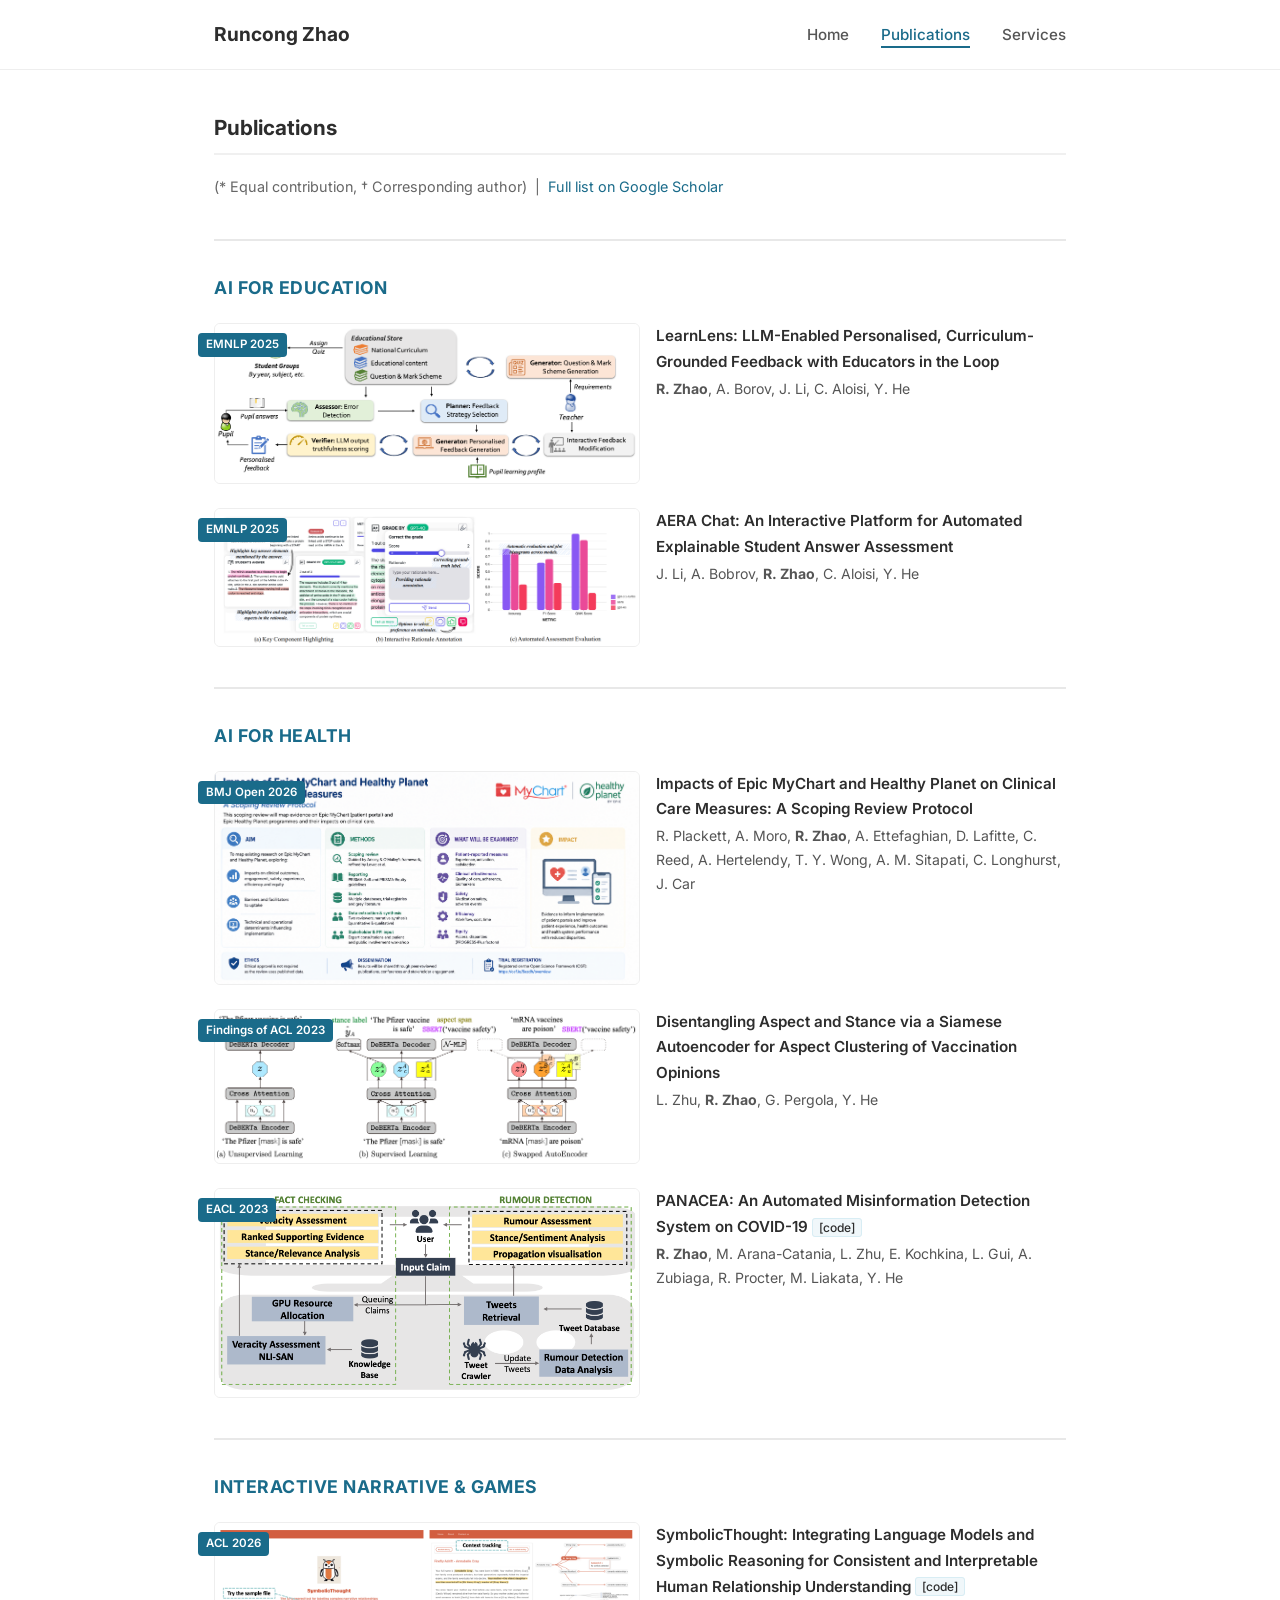
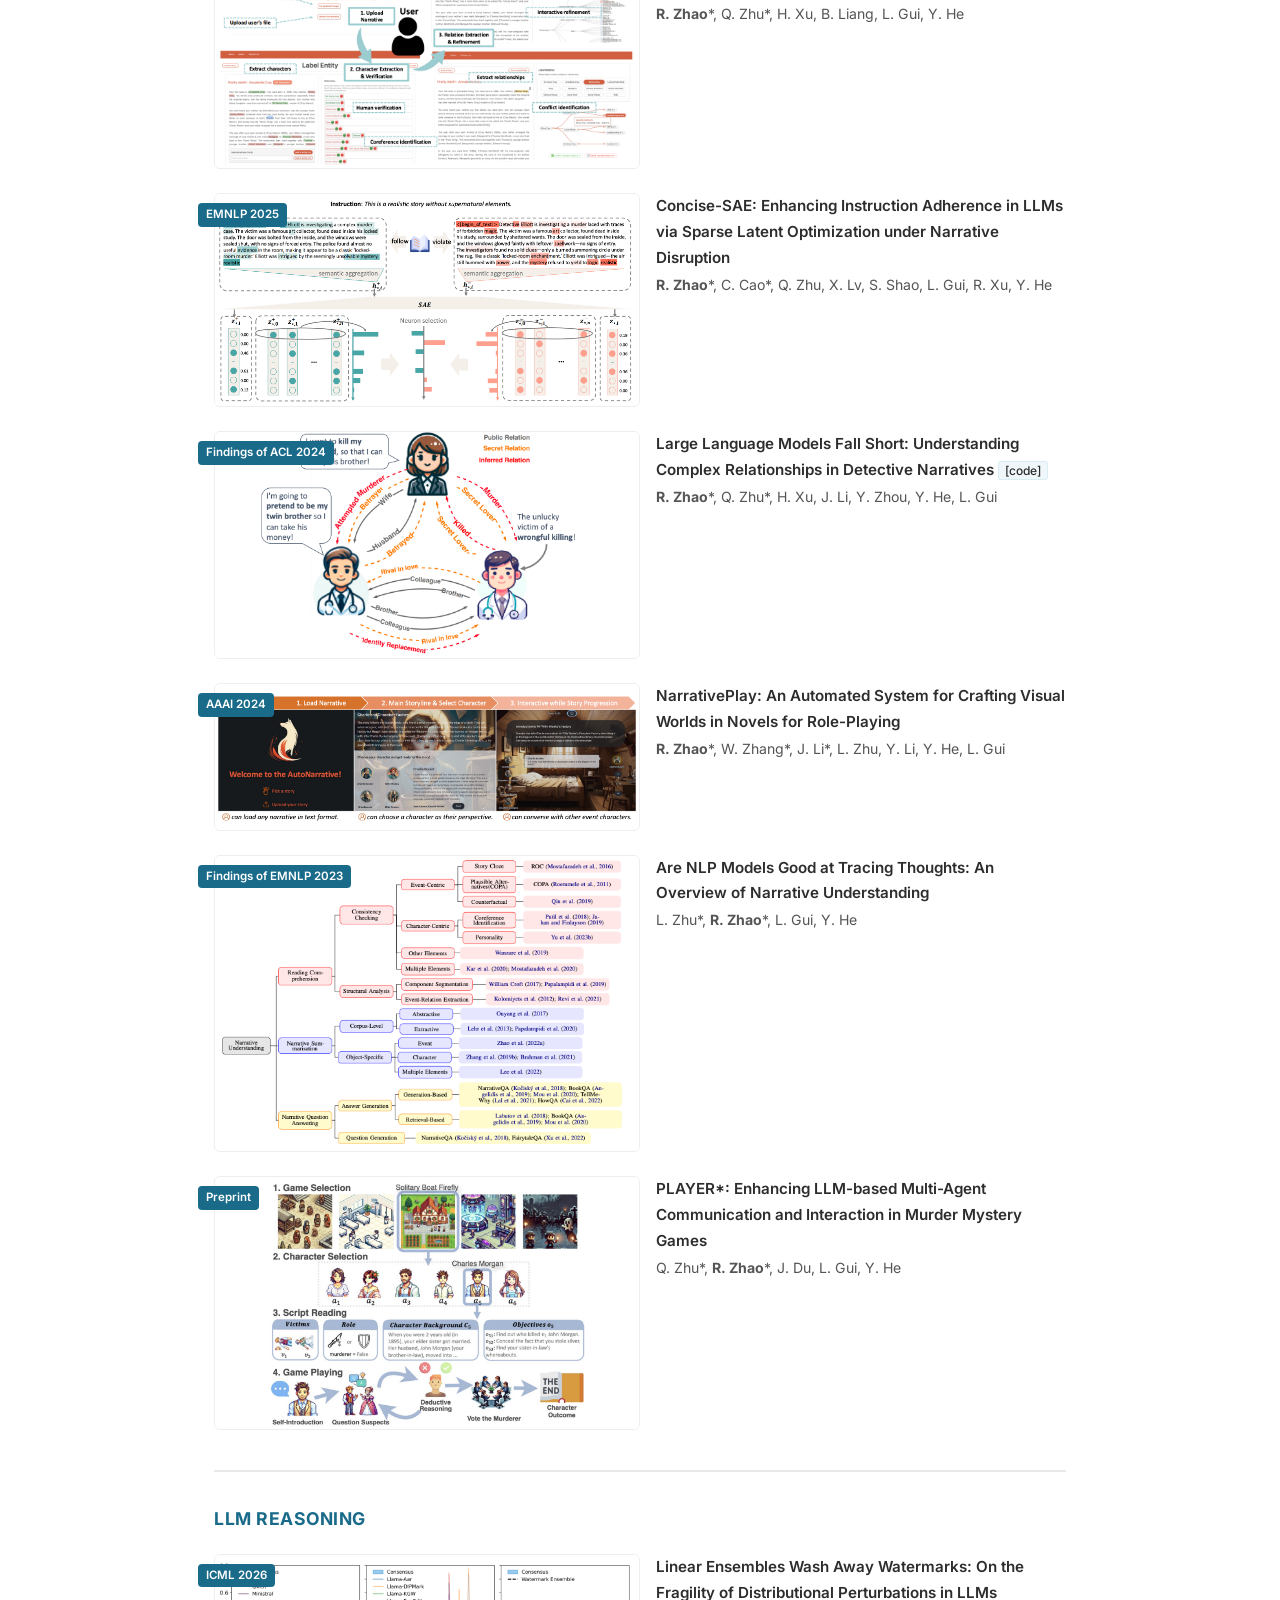
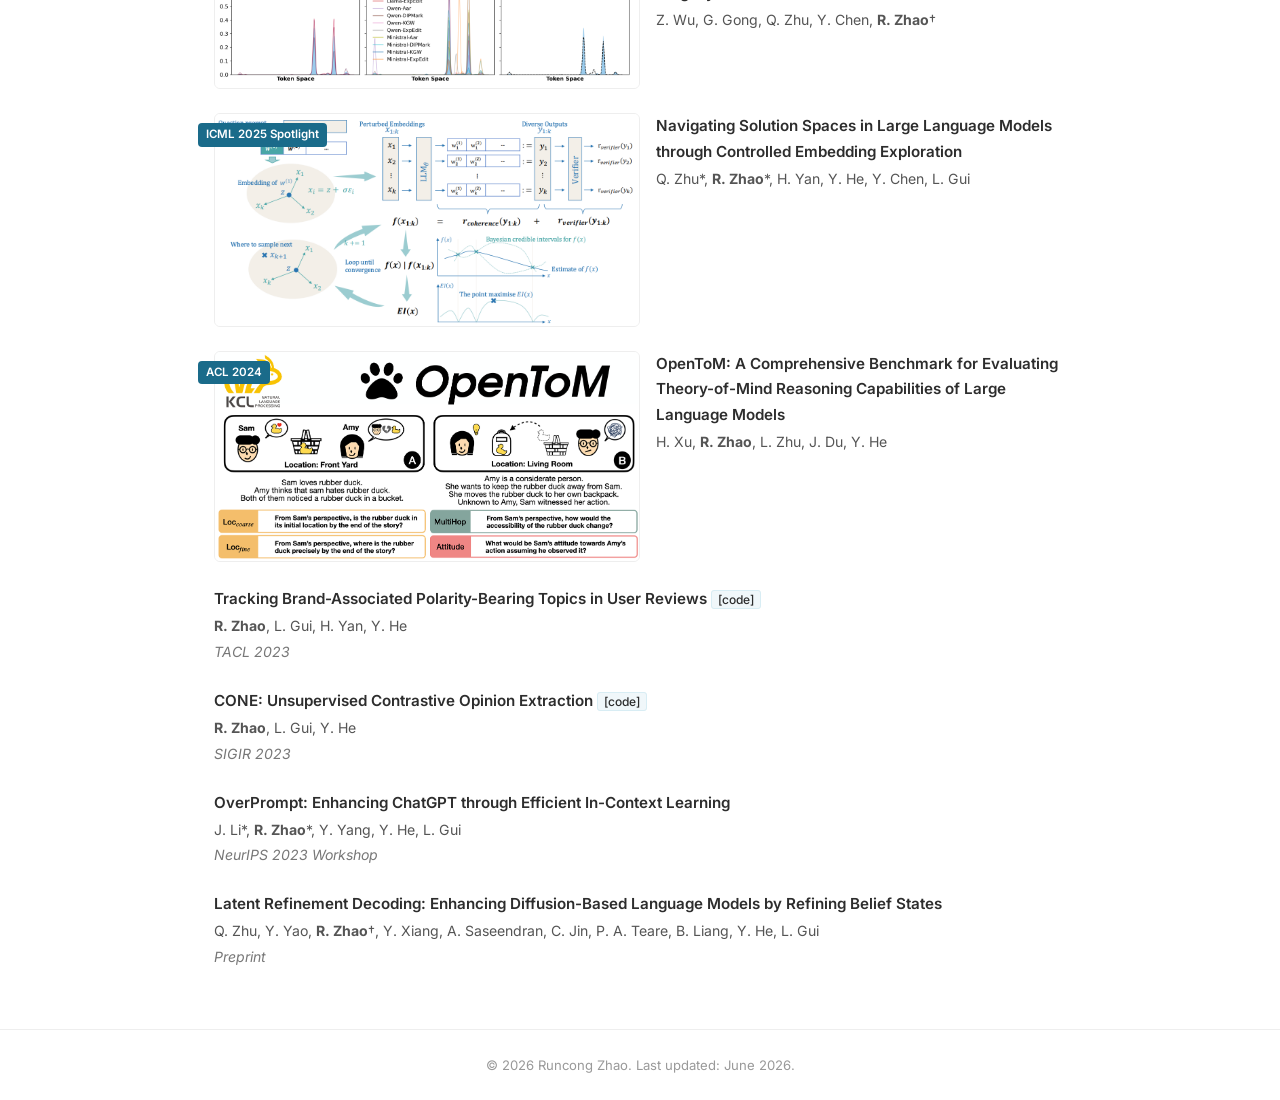
==== publications.html @ 9b0c2de2 "Initial commit: personal academic website" ====
<!DOCTYPE html>
<html lang="en">
<head>
    <meta charset="UTF-8">
    <meta name="viewport" content="width=device-width, initial-scale=1.0">
    <title>Publications - Runcong Zhao</title>
    <link rel="stylesheet" href="css/style.css">
    <link href="https://fonts.googleapis.com/css2?family=Inter:wght@400;500;600;700&display=swap" rel="stylesheet">
</head>
<body>
    <nav>
        <div class="container">
            <div class="name"><a href="index.html">Runcong Zhao</a></div>
            <div class="nav-links">
                <a href="index.html">Home</a>
                <a href="publications.html" class="active">Publications</a>
                <a href="services.html">Services</a>
            </div>
        </div>
    </nav>

    <main class="container">
        <h2 class="section-title">Publications</h2>
        <p style="font-size:0.9rem; color:#666; margin-bottom:24px;">
            (* Equal contribution, &dagger; Corresponding author) &nbsp;|&nbsp;
            <a href="https://scholar.google.com/citations?user=WbxmZDcAAAAJ">Full list on Google Scholar</a>
        </p>

        <div class="pub-category">
            <h3>AI for Education</h3>

            <div class="pub-item">
                <div class="pub-thumb-wrap">
                    <img class="pub-thumb" src="img/papers/learnlens.png" alt="">
                    <span class="pub-venue-badge">EMNLP 2025</span>
                </div>
                <div class="pub-content">
                    <div class="title"><a href="https://aclanthology.org/2025.emnlp-demos.45/">LearnLens: LLM-Enabled Personalised, Curriculum-Grounded Feedback with Educators in the Loop</a></div>
                    <div class="authors"><strong>R. Zhao</strong>, A. Borov, J. Li, C. Aloisi, Y. He</div>
                </div>
            </div>

            <div class="pub-item">
                <div class="pub-thumb-wrap">
                    <img class="pub-thumb" src="img/papers/areachat.png" alt="">
                    <span class="pub-venue-badge">EMNLP 2025</span>
                </div>
                <div class="pub-content">
                    <div class="title"><a href="https://aclanthology.org/2025.emnlp-demos.39/">AERA Chat: An Interactive Platform for Automated Explainable Student Answer Assessment</a></div>
                    <div class="authors">J. Li, A. Bobrov, <strong>R. Zhao</strong>, C. Aloisi, Y. He</div>
                </div>
            </div>
        </div>

        <div class="pub-category">
            <h3>AI for Health</h3>

            <div class="pub-item">
                <div class="pub-thumb-wrap">
                    <img class="pub-thumb" src="img/papers/mychart.png" alt="">
                    <span class="pub-venue-badge">BMJ Open 2026</span>
                </div>
                <div class="pub-content">
                    <div class="title"><a href="https://bmjopen.bmj.com/content/16/6/e117420">Impacts of Epic MyChart and Healthy Planet on Clinical Care Measures: A Scoping Review Protocol</a></div>
                    <div class="authors">R. Plackett, A. Moro, <strong>R. Zhao</strong>, A. Ettefaghian, D. Lafitte, C. Reed, A. Hertelendy, T. Y. Wong, A. M. Sitapati, C. Longhurst, J. Car</div>
                </div>
            </div>

            <div class="pub-item">
                <div class="pub-thumb-wrap">
                    <img class="pub-thumb" src="img/papers/disentangling.png" alt="">
                    <span class="pub-venue-badge">Findings of ACL 2023</span>
                </div>
                <div class="pub-content">
                    <div class="title"><a href="https://aclanthology.org/2023.findings-acl.115/">Disentangling Aspect and Stance via a Siamese Autoencoder for Aspect Clustering of Vaccination Opinions</a></div>
                    <div class="authors">L. Zhu, <strong>R. Zhao</strong>, G. Pergola, Y. He</div>
                </div>
            </div>

            <div class="pub-item">
                <div class="pub-thumb-wrap">
                    <img class="pub-thumb" src="img/papers/panacea.png" alt="">
                    <span class="pub-venue-badge">EACL 2023</span>
                </div>
                <div class="pub-content">
                    <div class="title"><a href="https://aclanthology.org/2023.eacl-demo.9/">PANACEA: An Automated Misinformation Detection System on COVID-19</a> <a href="https://github.com/BLPXSPG/PANACEA" class="code-link">[code]</a></div>
                    <div class="authors"><strong>R. Zhao</strong>, M. Arana-Catania, L. Zhu, E. Kochkina, L. Gui, A. Zubiaga, R. Procter, M. Liakata, Y. He</div>
                </div>
            </div>
        </div>

        <div class="pub-category">
            <h3>Interactive Narrative &amp; Games</h3>

            <div class="pub-item">
                <div class="pub-thumb-wrap">
                    <img class="pub-thumb" src="img/papers/symbolicthought.png" alt="">
                    <span class="pub-venue-badge">ACL 2026</span>
                </div>
                <div class="pub-content">
                    <div class="title"><a href="https://arxiv.org/abs/2507.04189">SymbolicThought: Integrating Language Models and Symbolic Reasoning for Consistent and Interpretable Human Relationship Understanding</a> <a href="https://github.com/BLPXSPG/SymbolicThought" class="code-link">[code]</a></div>
                    <div class="authors"><strong>R. Zhao</strong>*, Q. Zhu*, H. Xu, B. Liang, L. Gui, Y. He</div>
                </div>
            </div>

            <div class="pub-item">
                <div class="pub-thumb-wrap">
                    <img class="pub-thumb" src="img/papers/concise-sae.png" alt="">
                    <span class="pub-venue-badge">EMNLP 2025</span>
                </div>
                <div class="pub-content">
                    <div class="title"><a href="https://arxiv.org/abs/2505.16505">Concise-SAE: Enhancing Instruction Adherence in LLMs via Sparse Latent Optimization under Narrative Disruption</a></div>
                    <div class="authors"><strong>R. Zhao</strong>*, C. Cao*, Q. Zhu, X. Lv, S. Shao, L. Gui, R. Xu, Y. He</div>
                </div>
            </div>

            <div class="pub-item">
                <div class="pub-thumb-wrap">
                    <img class="pub-thumb" src="img/papers/conan.png" alt="">
                    <span class="pub-venue-badge">Findings of ACL 2024</span>
                </div>
                <div class="pub-content">
                    <div class="title"><a href="https://arxiv.org/abs/2402.11051">Large Language Models Fall Short: Understanding Complex Relationships in Detective Narratives</a> <a href="https://github.com/BLPXSPG/Conan" class="code-link">[code]</a></div>
                    <div class="authors"><strong>R. Zhao</strong>*, Q. Zhu*, H. Xu, J. Li, Y. Zhou, Y. He, L. Gui</div>
                </div>
            </div>

            <div class="pub-item">
                <div class="pub-thumb-wrap">
                    <img class="pub-thumb" src="img/papers/narrativeplay.png" alt="">
                    <span class="pub-venue-badge">AAAI 2024</span>
                </div>
                <div class="pub-content">
                    <div class="title"><a href="https://arxiv.org/abs/2310.01459">NarrativePlay: An Automated System for Crafting Visual Worlds in Novels for Role-Playing</a></div>
                    <div class="authors"><strong>R. Zhao</strong>*, W. Zhang*, J. Li*, L. Zhu, Y. Li, Y. He, L. Gui</div>
                </div>
            </div>

            <div class="pub-item">
                <div class="pub-thumb-wrap">
                    <img class="pub-thumb" src="img/papers/narrative-understanding.png" alt="">
                    <span class="pub-venue-badge">Findings of EMNLP 2023</span>
                </div>
                <div class="pub-content">
                    <div class="title"><a href="https://arxiv.org/abs/2310.18783">Are NLP Models Good at Tracing Thoughts: An Overview of Narrative Understanding</a></div>
                    <div class="authors">L. Zhu*, <strong>R. Zhao</strong>*, L. Gui, Y. He</div>
                </div>
            </div>

            <div class="pub-item">
                <div class="pub-thumb-wrap">
                    <img class="pub-thumb" src="img/papers/player.png" alt="">
                    <span class="pub-venue-badge">Preprint</span>
                </div>
                <div class="pub-content">
                    <div class="title"><a href="https://arxiv.org/abs/2404.17662">PLAYER*: Enhancing LLM-based Multi-Agent Communication and Interaction in Murder Mystery Games</a></div>
                    <div class="authors">Q. Zhu*, <strong>R. Zhao</strong>*, J. Du, L. Gui, Y. He</div>
                </div>
            </div>
        </div>

        <div class="pub-category">
            <h3>LLM Reasoning</h3>

            <div class="pub-item">
                <div class="pub-thumb-wrap">
                    <img class="pub-thumb" src="img/papers/wash.png" alt="">
                    <span class="pub-venue-badge">ICML 2026</span>
                </div>
                <div class="pub-content">
                    <div class="title"><a href="https://arxiv.org/abs/2605.30501">Linear Ensembles Wash Away Watermarks: On the Fragility of Distributional Perturbations in LLMs</a></div>
                    <div class="authors">Z. Wu, G. Gong, Q. Zhu, Y. Chen, <strong>R. Zhao</strong>&dagger;</div>
                </div>
            </div>

            <div class="pub-item">
                <div class="pub-thumb-wrap">
                    <img class="pub-thumb" src="img/papers/soft-reasoning.png" alt="">
                    <span class="pub-venue-badge">ICML 2025 Spotlight</span>
                </div>
                <div class="pub-content">
                    <div class="title"><a href="https://arxiv.org/abs/2505.24688">Navigating Solution Spaces in Large Language Models through Controlled Embedding Exploration</a></div>
                    <div class="authors">Q. Zhu*, <strong>R. Zhao</strong>*, H. Yan, Y. He, Y. Chen, L. Gui</div>
                </div>
            </div>

            <div class="pub-item">
                <div class="pub-thumb-wrap">
                    <img class="pub-thumb" src="img/papers/opentom.png" alt="">
                    <span class="pub-venue-badge">ACL 2024</span>
                </div>
                <div class="pub-content">
                    <div class="title"><a href="https://arxiv.org/abs/2402.06044">OpenToM: A Comprehensive Benchmark for Evaluating Theory-of-Mind Reasoning Capabilities of Large Language Models</a></div>
                    <div class="authors">H. Xu, <strong>R. Zhao</strong>, L. Zhu, J. Du, Y. He</div>
                </div>
            </div>

            <div class="pub-item">
                <div class="pub-content">
                    <div class="title"><a href="https://arxiv.org/abs/2301.07183">Tracking Brand-Associated Polarity-Bearing Topics in User Reviews</a> <a href="https://github.com/BLPXSPG/dBTM" class="code-link">[code]</a></div>
                    <div class="authors"><strong>R. Zhao</strong>, L. Gui, H. Yan, Y. He</div>
                    <div class="venue">TACL 2023</div>
                </div>
            </div>

            <div class="pub-item">
                <div class="pub-content">
                    <div class="title"><a href="https://arxiv.org/abs/2305.04599">CONE: Unsupervised Contrastive Opinion Extraction</a> <a href="https://github.com/BLPXSPG/CONE" class="code-link">[code]</a></div>
                    <div class="authors"><strong>R. Zhao</strong>, L. Gui, Y. He</div>
                    <div class="venue">SIGIR 2023</div>
                </div>
            </div>

            <div class="pub-item">
                <div class="pub-content">
                    <div class="title"><a href="https://arxiv.org/abs/2305.14973">OverPrompt: Enhancing ChatGPT through Efficient In-Context Learning</a></div>
                    <div class="authors">J. Li*, <strong>R. Zhao</strong>*, Y. Yang, Y. He, L. Gui</div>
                    <div class="venue">NeurIPS 2023 Workshop</div>
                </div>
            </div>

            <div class="pub-item">
                <div class="pub-content">
                    <div class="title"><a href="https://arxiv.org/abs/2510.11052">Latent Refinement Decoding: Enhancing Diffusion-Based Language Models by Refining Belief States</a></div>
                    <div class="authors">Q. Zhu, Y. Yao, <strong>R. Zhao</strong>&dagger;, Y. Xiang, A. Saseendran, C. Jin, P. A. Teare, B. Liang, Y. He, L. Gui</div>
                    <div class="venue">Preprint</div>
                </div>
            </div>

        </div>
    </main>

    <footer>
        <div class="container">
            &copy; 2026 Runcong Zhao. Last updated: June 2026.
        </div>
    </footer>
</body>
</html>
---- css/style.css ----
/* Reset & Base */
*, *::before, *::after { box-sizing: border-box; margin: 0; padding: 0; }

body {
  font-family: 'Inter', -apple-system, BlinkMacSystemFont, 'Segoe UI', Roboto, sans-serif;
  color: #2d2d2d;
  background: #fff;
  line-height: 1.7;
  font-size: 16px;
}

a { color: #1a6b8a; text-decoration: none; }
a:hover { color: #0d4f6b; text-decoration: underline; }

/* Layout */
.container { max-width: 900px; margin: 0 auto; padding: 0 24px; }

/* Navigation */
nav {
  border-bottom: 1px solid #eee;
  padding: 18px 0;
  position: sticky;
  top: 0;
  background: #fff;
  z-index: 100;
}
nav .container {
  display: flex;
  justify-content: space-between;
  align-items: center;
}
nav .name { font-size: 1.2rem; font-weight: 700; color: #2d2d2d; }
nav .name a { color: inherit; }
nav .nav-links a {
  margin-left: 28px;
  font-size: 0.95rem;
  color: #555;
  font-weight: 500;
}
nav .nav-links a:hover { color: #1a6b8a; text-decoration: none; }
nav .nav-links a.active { color: #1a6b8a; border-bottom: 2px solid #1a6b8a; padding-bottom: 2px; }

/* Bio Section */
.bio { display: flex; gap: 40px; padding: 50px 0 40px; align-items: flex-start; }
.bio-photo { flex-shrink: 0; }
.bio-photo img { width: 180px; height: 180px; border-radius: 12px; object-fit: cover; }
.bio-text h1 { font-size: 1.6rem; margin-bottom: 8px; }
.bio-text .role { color: #555; font-size: 1rem; margin-bottom: 16px; }
.bio-text p { margin-bottom: 12px; font-size: 0.95rem; }
.bio-links { margin-top: 16px; }
.bio-links a {
  display: inline-flex;
  align-items: center;
  justify-content: center;
  margin-right: 12px;
  width: 38px;
  height: 38px;
  border: 1px solid #ddd;
  border-radius: 50%;
  color: #555;
  font-size: 1.1rem;
  transition: all 0.2s;
}
.bio-links a:hover { border-color: #1a6b8a; color: #1a6b8a; text-decoration: none; background: #f0f9fc; }

/* Section Titles */
.section-title {
  font-size: 1.3rem;
  font-weight: 700;
  margin: 40px 0 20px;
  padding-bottom: 8px;
  border-bottom: 2px solid #f0f0f0;
}

/* News */
.news-list { list-style: none; }
.news-list li { padding: 8px 0; font-size: 0.93rem; display: flex; gap: 16px; }
.news-list .date { color: #888; min-width: 90px; flex-shrink: 0; font-size: 0.88rem; }
.news-list .content { flex: 1; }

/* Publications */
.pub-category { margin-top: 40px; padding-top: 32px; border-top: 2px solid #e8e8e8; }
.pub-category:first-child { border-top: none; padding-top: 0; }
.pub-category h3 { font-size: 1.1rem; color: #1a6b8a; margin-bottom: 20px; text-transform: uppercase; letter-spacing: 0.5px; }
.pub-item { margin-bottom: 24px; padding-left: 0; display: flex; gap: 16px; align-items: flex-start; }
.pub-item .pub-thumb-wrap { flex-shrink: 0; width: 50%; position: relative; }
.pub-item .pub-thumb { width: 100%; border-radius: 6px; object-fit: cover; border: 1px solid #eee; display: block; }
.pub-item .pub-venue-badge {
  position: absolute;
  top: 10px;
  left: -16px;
  background: #1a6b8a;
  color: #fff;
  font-size: 0.72rem;
  font-weight: 600;
  padding: 2px 8px;
  border-radius: 4px;
}
.pub-item .pub-content { flex: 1; }
.pub-item .title { font-weight: 600; font-size: 0.95rem; }
.pub-item .title a { color: #2d2d2d; }
.pub-item .title a:hover { color: #1a6b8a; text-decoration: underline; }
.pub-item .code-link {
  font-size: 0.75rem;
  font-weight: 500;
  padding: 1px 6px;
  background: #f0f7fa;
  color: #1a6b8a;
  border-radius: 3px;
  border: 1px solid #d8edf4;
  vertical-align: middle;
  text-decoration: none;
}
.pub-item .code-link:hover { background: #e0f0f5; text-decoration: none; }
.pub-item .authors { font-size: 0.88rem; color: #555; margin-top: 2px; }
.pub-item .venue { font-size: 0.88rem; color: #777; font-style: italic; margin-top: 2px; }
.pub-item .links { margin-top: 4px; }
.pub-item .links a {
  font-size: 0.8rem;
  margin-right: 10px;
  padding: 2px 8px;
  background: #f5f5f5;
  border-radius: 3px;
  color: #1a6b8a;
}
.pub-item .links a:hover { background: #e8f4f8; text-decoration: none; }
.pub-item .tags { margin-top: 5px; }
.pub-item .tags .tag {
  display: inline-block;
  font-size: 0.75rem;
  padding: 2px 8px;
  margin-right: 6px;
  margin-top: 3px;
  background: #f0f7fa;
  color: #1a6b8a;
  border-radius: 10px;
  border: 1px solid #d8edf4;
}

/* Teaching */
.teaching-section { margin-bottom: 32px; }
.teaching-section h3 { font-size: 1.05rem; margin-bottom: 12px; color: #333; }
.teaching-section ul { padding-left: 20px; }
.teaching-section li { margin-bottom: 8px; font-size: 0.93rem; }

/* Footer */
footer { margin-top: 60px; padding: 24px 0; border-top: 1px solid #eee; text-align: center; font-size: 0.82rem; color: #999; }

/* Responsive */
@media (max-width: 640px) {
  .bio { flex-direction: column; align-items: center; text-align: center; gap: 20px; }
  .bio-photo img { width: 140px; height: 140px; }
  nav .nav-links a { margin-left: 16px; font-size: 0.85rem; }
  .news-list li { flex-direction: column; gap: 2px; }
  .news-list .date { min-width: auto; }
}
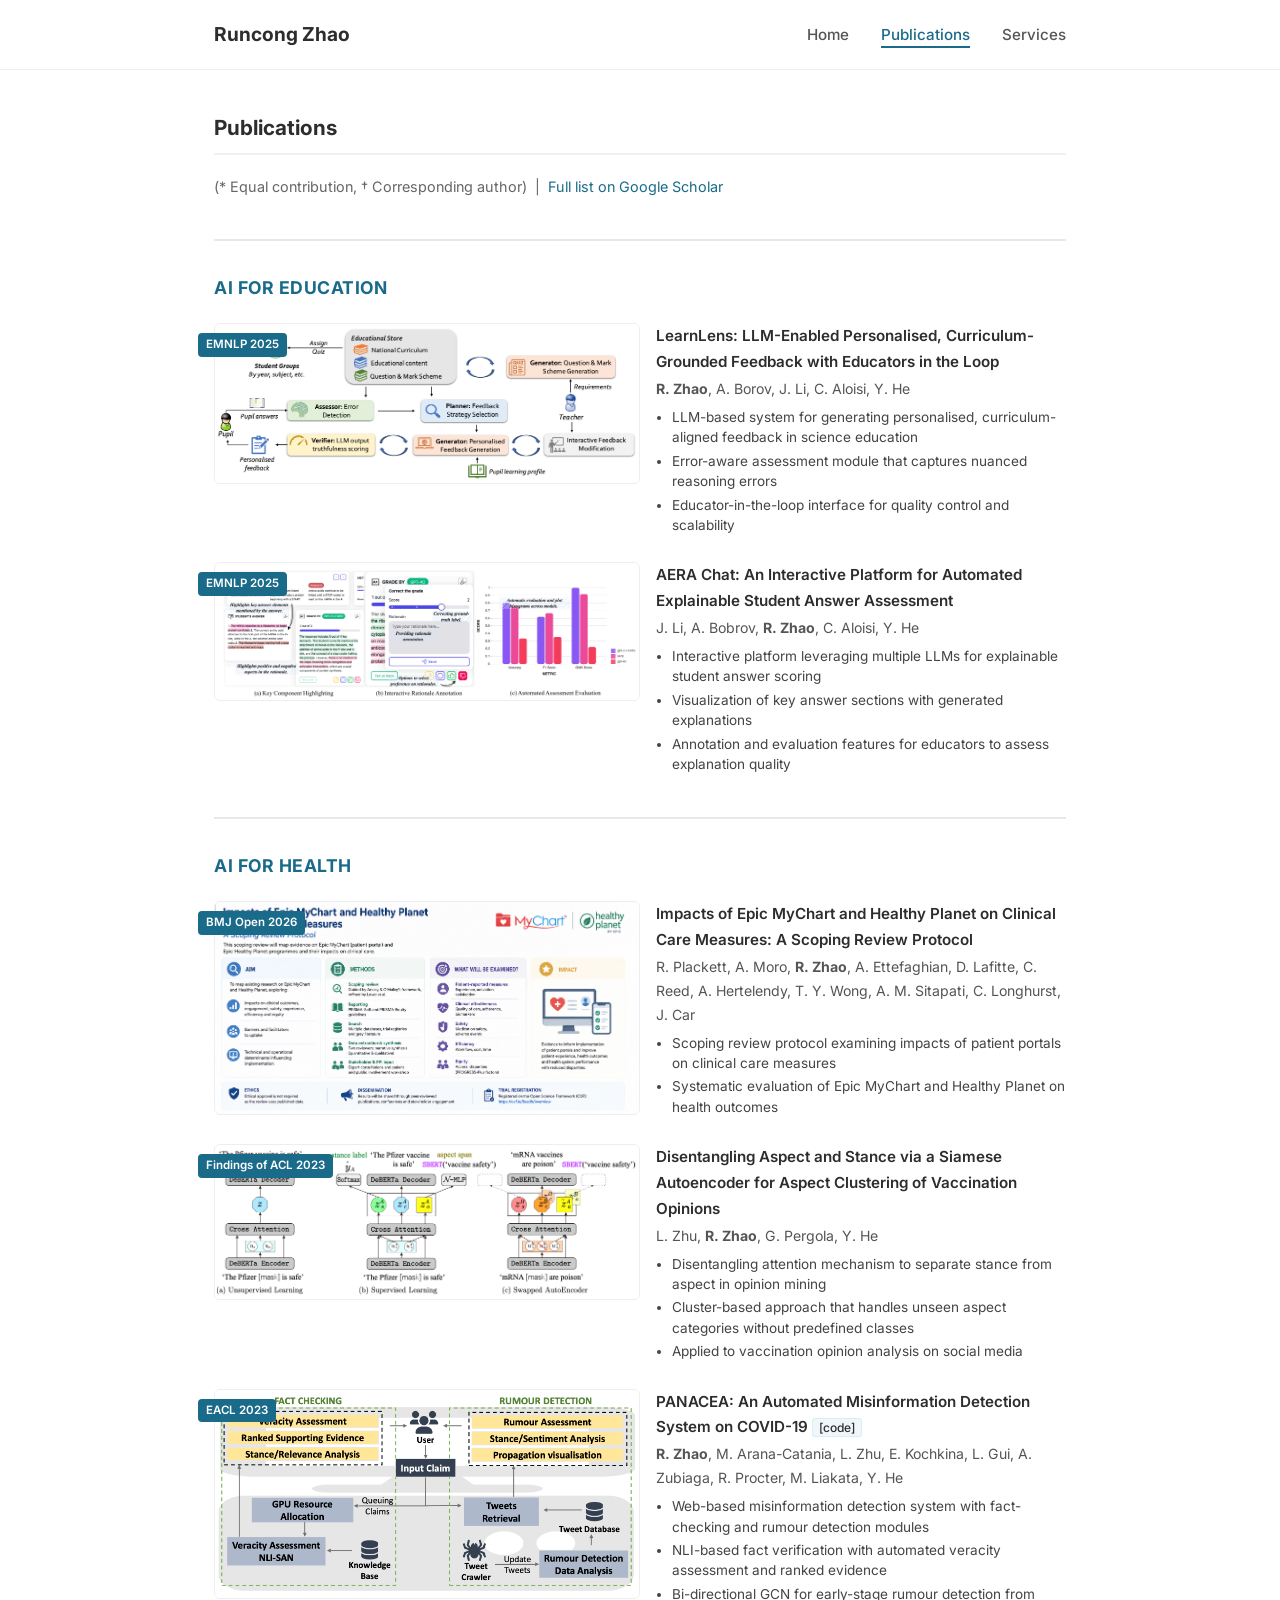
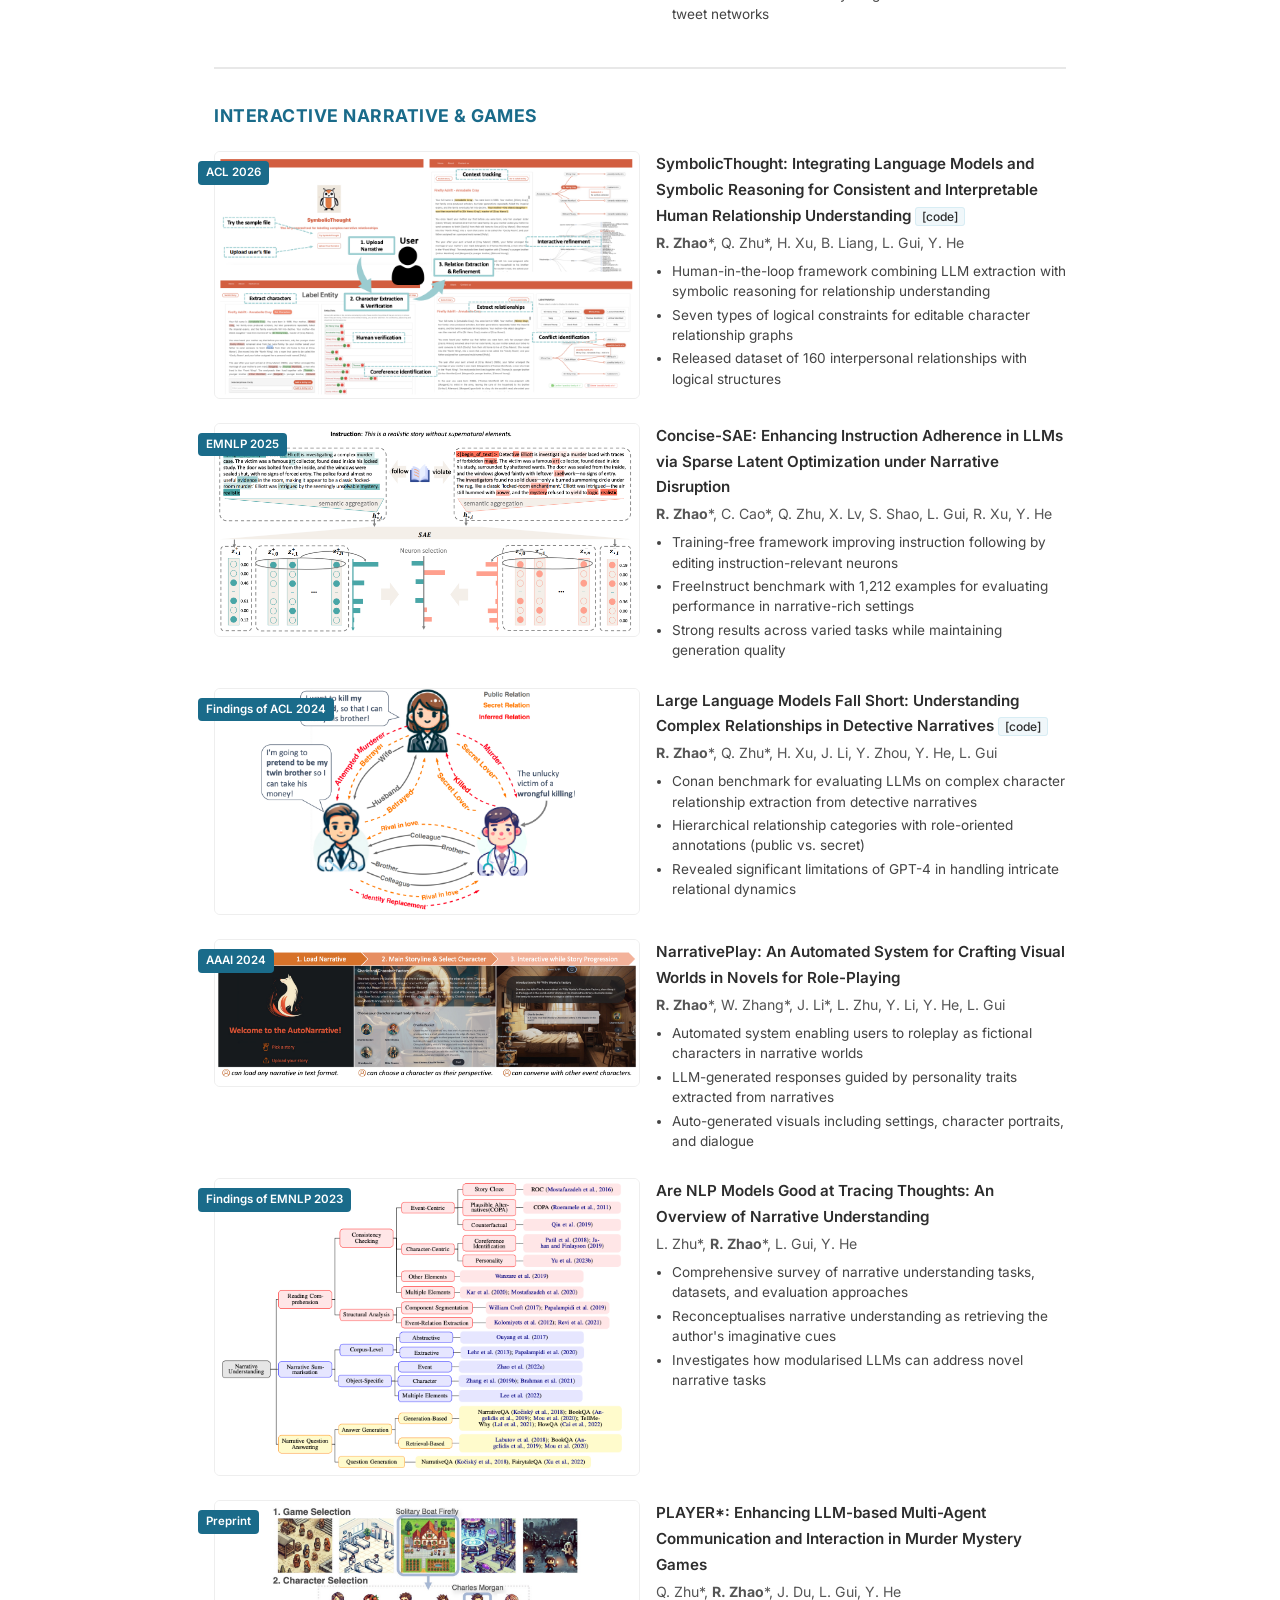
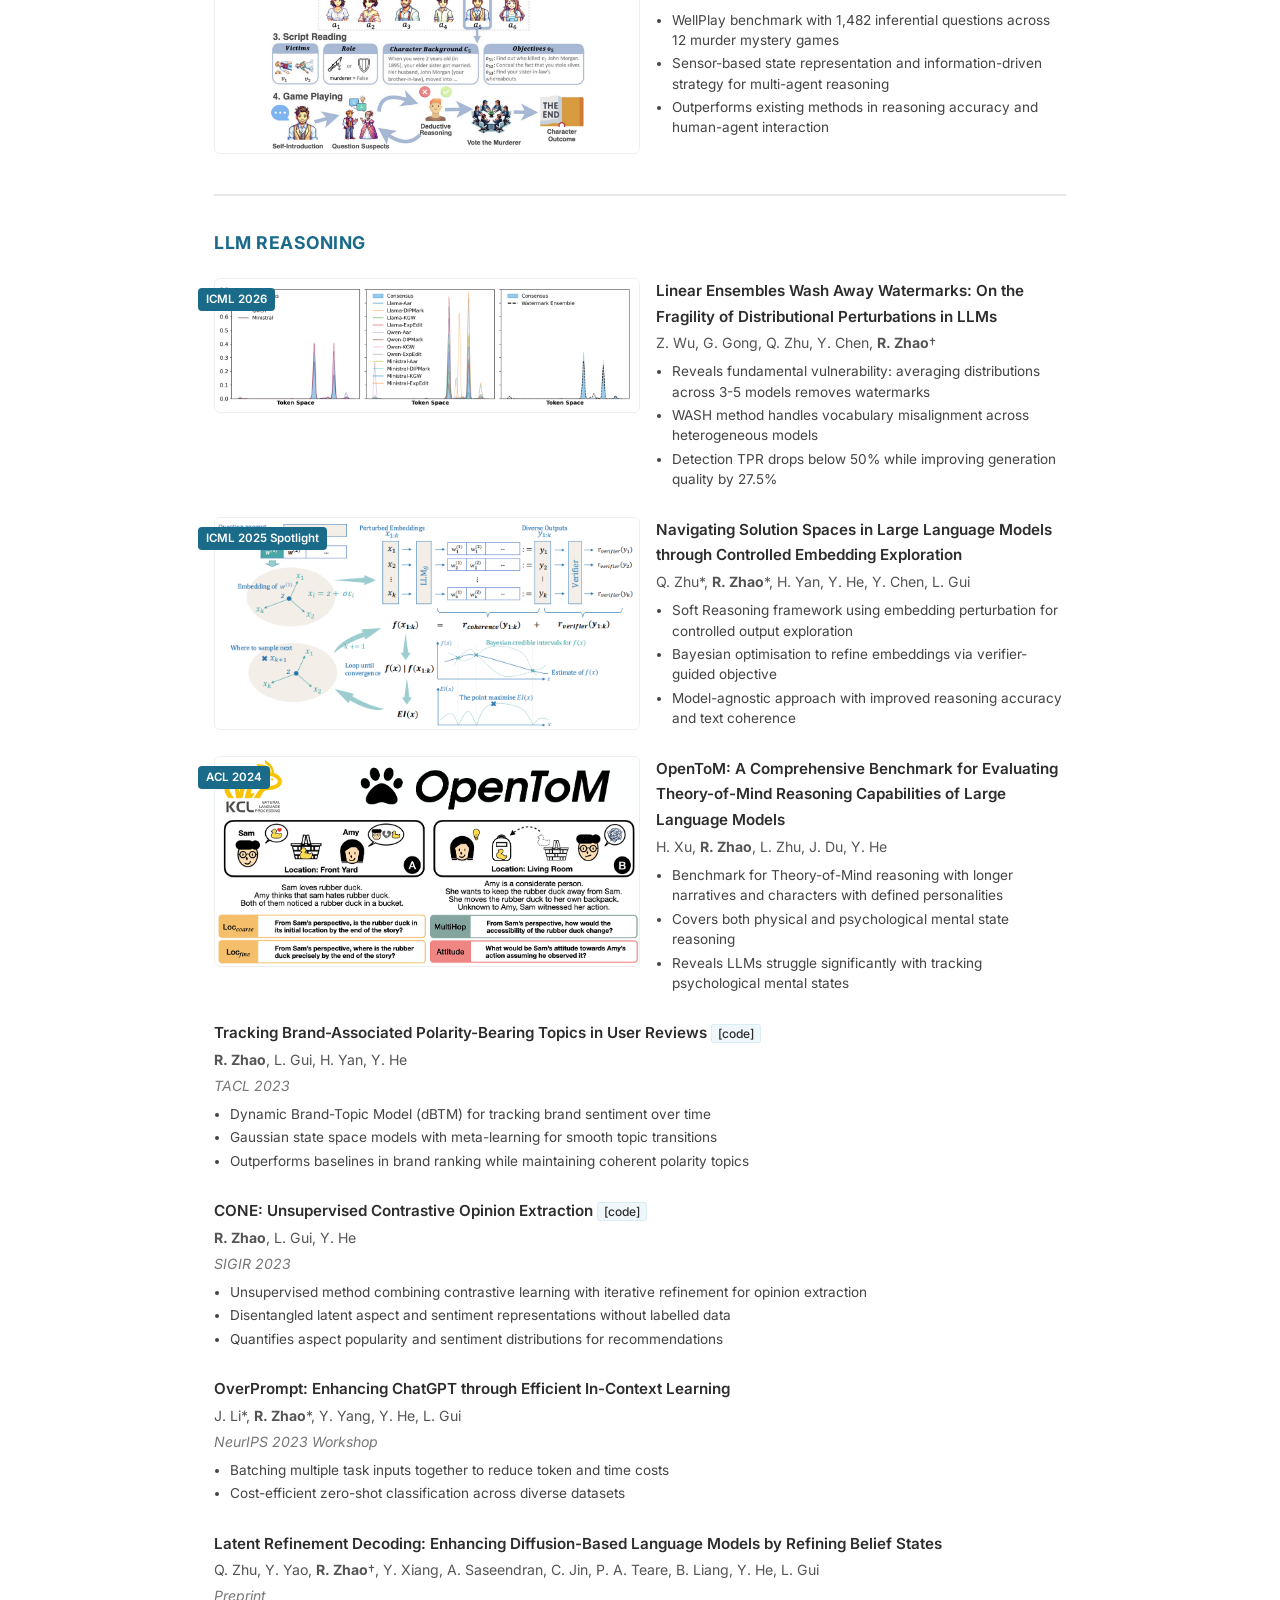
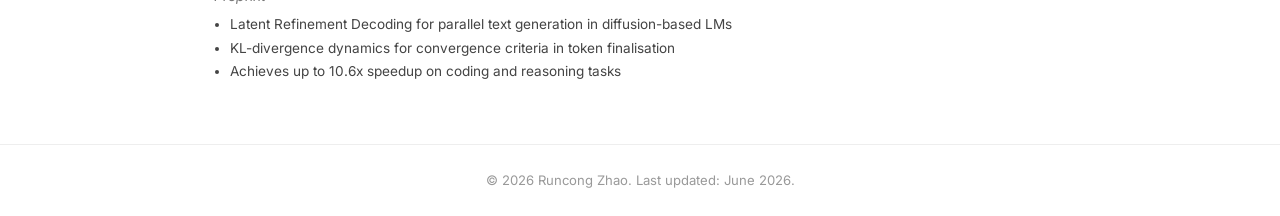
==== commit e13e9e23: "Add key contribution bullet points to all publications" ====
--- a/publications.html
+++ b/publications.html
@@ -37,6 +37,11 @@
                 <div class="pub-content">
                     <div class="title"><a href="https://aclanthology.org/2025.emnlp-demos.45/">LearnLens: LLM-Enabled Personalised, Curriculum-Grounded Feedback with Educators in the Loop</a></div>
                     <div class="authors"><strong>R. Zhao</strong>, A. Borov, J. Li, C. Aloisi, Y. He</div>
+                    <ul class="highlights">
+                        <li>LLM-based system for generating personalised, curriculum-aligned feedback in science education</li>
+                        <li>Error-aware assessment module that captures nuanced reasoning errors</li>
+                        <li>Educator-in-the-loop interface for quality control and scalability</li>
+                    </ul>
                 </div>
             </div>
 
@@ -48,6 +53,11 @@
                 <div class="pub-content">
                     <div class="title"><a href="https://aclanthology.org/2025.emnlp-demos.39/">AERA Chat: An Interactive Platform for Automated Explainable Student Answer Assessment</a></div>
                     <div class="authors">J. Li, A. Bobrov, <strong>R. Zhao</strong>, C. Aloisi, Y. He</div>
+                    <ul class="highlights">
+                        <li>Interactive platform leveraging multiple LLMs for explainable student answer scoring</li>
+                        <li>Visualization of key answer sections with generated explanations</li>
+                        <li>Annotation and evaluation features for educators to assess explanation quality</li>
+                    </ul>
                 </div>
             </div>
         </div>
@@ -63,6 +73,10 @@
                 <div class="pub-content">
                     <div class="title"><a href="https://bmjopen.bmj.com/content/16/6/e117420">Impacts of Epic MyChart and Healthy Planet on Clinical Care Measures: A Scoping Review Protocol</a></div>
                     <div class="authors">R. Plackett, A. Moro, <strong>R. Zhao</strong>, A. Ettefaghian, D. Lafitte, C. Reed, A. Hertelendy, T. Y. Wong, A. M. Sitapati, C. Longhurst, J. Car</div>
+                    <ul class="highlights">
+                        <li>Scoping review protocol examining impacts of patient portals on clinical care measures</li>
+                        <li>Systematic evaluation of Epic MyChart and Healthy Planet on health outcomes</li>
+                    </ul>
                 </div>
             </div>
 
@@ -74,6 +88,11 @@
                 <div class="pub-content">
                     <div class="title"><a href="https://aclanthology.org/2023.findings-acl.115/">Disentangling Aspect and Stance via a Siamese Autoencoder for Aspect Clustering of Vaccination Opinions</a></div>
                     <div class="authors">L. Zhu, <strong>R. Zhao</strong>, G. Pergola, Y. He</div>
+                    <ul class="highlights">
+                        <li>Disentangling attention mechanism to separate stance from aspect in opinion mining</li>
+                        <li>Cluster-based approach that handles unseen aspect categories without predefined classes</li>
+                        <li>Applied to vaccination opinion analysis on social media</li>
+                    </ul>
                 </div>
             </div>
 
@@ -85,6 +104,11 @@
                 <div class="pub-content">
                     <div class="title"><a href="https://aclanthology.org/2023.eacl-demo.9/">PANACEA: An Automated Misinformation Detection System on COVID-19</a> <a href="https://github.com/BLPXSPG/PANACEA" class="code-link">[code]</a></div>
                     <div class="authors"><strong>R. Zhao</strong>, M. Arana-Catania, L. Zhu, E. Kochkina, L. Gui, A. Zubiaga, R. Procter, M. Liakata, Y. He</div>
+                    <ul class="highlights">
+                        <li>Web-based misinformation detection system with fact-checking and rumour detection modules</li>
+                        <li>NLI-based fact verification with automated veracity assessment and ranked evidence</li>
+                        <li>Bi-directional GCN for early-stage rumour detection from tweet networks</li>
+                    </ul>
                 </div>
             </div>
         </div>
@@ -100,6 +124,11 @@
                 <div class="pub-content">
                     <div class="title"><a href="https://arxiv.org/abs/2507.04189">SymbolicThought: Integrating Language Models and Symbolic Reasoning for Consistent and Interpretable Human Relationship Understanding</a> <a href="https://github.com/BLPXSPG/SymbolicThought" class="code-link">[code]</a></div>
                     <div class="authors"><strong>R. Zhao</strong>*, Q. Zhu*, H. Xu, B. Liang, L. Gui, Y. He</div>
+                    <ul class="highlights">
+                        <li>Human-in-the-loop framework combining LLM extraction with symbolic reasoning for relationship understanding</li>
+                        <li>Seven types of logical constraints for editable character relationship graphs</li>
+                        <li>Released dataset of 160 interpersonal relationships with logical structures</li>
+                    </ul>
                 </div>
             </div>
 
@@ -111,6 +140,11 @@
                 <div class="pub-content">
                     <div class="title"><a href="https://arxiv.org/abs/2505.16505">Concise-SAE: Enhancing Instruction Adherence in LLMs via Sparse Latent Optimization under Narrative Disruption</a></div>
                     <div class="authors"><strong>R. Zhao</strong>*, C. Cao*, Q. Zhu, X. Lv, S. Shao, L. Gui, R. Xu, Y. He</div>
+                    <ul class="highlights">
+                        <li>Training-free framework improving instruction following by editing instruction-relevant neurons</li>
+                        <li>FreeInstruct benchmark with 1,212 examples for evaluating performance in narrative-rich settings</li>
+                        <li>Strong results across varied tasks while maintaining generation quality</li>
+                    </ul>
                 </div>
             </div>
 
@@ -122,6 +156,11 @@
                 <div class="pub-content">
                     <div class="title"><a href="https://arxiv.org/abs/2402.11051">Large Language Models Fall Short: Understanding Complex Relationships in Detective Narratives</a> <a href="https://github.com/BLPXSPG/Conan" class="code-link">[code]</a></div>
                     <div class="authors"><strong>R. Zhao</strong>*, Q. Zhu*, H. Xu, J. Li, Y. Zhou, Y. He, L. Gui</div>
+                    <ul class="highlights">
+                        <li>Conan benchmark for evaluating LLMs on complex character relationship extraction from detective narratives</li>
+                        <li>Hierarchical relationship categories with role-oriented annotations (public vs. secret)</li>
+                        <li>Revealed significant limitations of GPT-4 in handling intricate relational dynamics</li>
+                    </ul>
                 </div>
             </div>
 
@@ -133,6 +172,11 @@
                 <div class="pub-content">
                     <div class="title"><a href="https://arxiv.org/abs/2310.01459">NarrativePlay: An Automated System for Crafting Visual Worlds in Novels for Role-Playing</a></div>
                     <div class="authors"><strong>R. Zhao</strong>*, W. Zhang*, J. Li*, L. Zhu, Y. Li, Y. He, L. Gui</div>
+                    <ul class="highlights">
+                        <li>Automated system enabling users to roleplay as fictional characters in narrative worlds</li>
+                        <li>LLM-generated responses guided by personality traits extracted from narratives</li>
+                        <li>Auto-generated visuals including settings, character portraits, and dialogue</li>
+                    </ul>
                 </div>
             </div>
 
@@ -144,6 +188,11 @@
                 <div class="pub-content">
                     <div class="title"><a href="https://arxiv.org/abs/2310.18783">Are NLP Models Good at Tracing Thoughts: An Overview of Narrative Understanding</a></div>
                     <div class="authors">L. Zhu*, <strong>R. Zhao</strong>*, L. Gui, Y. He</div>
+                    <ul class="highlights">
+                        <li>Comprehensive survey of narrative understanding tasks, datasets, and evaluation approaches</li>
+                        <li>Reconceptualises narrative understanding as retrieving the author's imaginative cues</li>
+                        <li>Investigates how modularised LLMs can address novel narrative tasks</li>
+                    </ul>
                 </div>
             </div>
 
@@ -155,6 +204,11 @@
                 <div class="pub-content">
                     <div class="title"><a href="https://arxiv.org/abs/2404.17662">PLAYER*: Enhancing LLM-based Multi-Agent Communication and Interaction in Murder Mystery Games</a></div>
                     <div class="authors">Q. Zhu*, <strong>R. Zhao</strong>*, J. Du, L. Gui, Y. He</div>
+                    <ul class="highlights">
+                        <li>WellPlay benchmark with 1,482 inferential questions across 12 murder mystery games</li>
+                        <li>Sensor-based state representation and information-driven strategy for multi-agent reasoning</li>
+                        <li>Outperforms existing methods in reasoning accuracy and human-agent interaction</li>
+                    </ul>
                 </div>
             </div>
         </div>
@@ -170,6 +224,11 @@
                 <div class="pub-content">
                     <div class="title"><a href="https://arxiv.org/abs/2605.30501">Linear Ensembles Wash Away Watermarks: On the Fragility of Distributional Perturbations in LLMs</a></div>
                     <div class="authors">Z. Wu, G. Gong, Q. Zhu, Y. Chen, <strong>R. Zhao</strong>&dagger;</div>
+                    <ul class="highlights">
+                        <li>Reveals fundamental vulnerability: averaging distributions across 3-5 models removes watermarks</li>
+                        <li>WASH method handles vocabulary misalignment across heterogeneous models</li>
+                        <li>Detection TPR drops below 50% while improving generation quality by 27.5%</li>
+                    </ul>
                 </div>
             </div>
 
@@ -181,6 +240,11 @@
                 <div class="pub-content">
                     <div class="title"><a href="https://arxiv.org/abs/2505.24688">Navigating Solution Spaces in Large Language Models through Controlled Embedding Exploration</a></div>
                     <div class="authors">Q. Zhu*, <strong>R. Zhao</strong>*, H. Yan, Y. He, Y. Chen, L. Gui</div>
+                    <ul class="highlights">
+                        <li>Soft Reasoning framework using embedding perturbation for controlled output exploration</li>
+                        <li>Bayesian optimisation to refine embeddings via verifier-guided objective</li>
+                        <li>Model-agnostic approach with improved reasoning accuracy and text coherence</li>
+                    </ul>
                 </div>
             </div>
 
@@ -192,6 +256,11 @@
                 <div class="pub-content">
                     <div class="title"><a href="https://arxiv.org/abs/2402.06044">OpenToM: A Comprehensive Benchmark for Evaluating Theory-of-Mind Reasoning Capabilities of Large Language Models</a></div>
                     <div class="authors">H. Xu, <strong>R. Zhao</strong>, L. Zhu, J. Du, Y. He</div>
+                    <ul class="highlights">
+                        <li>Benchmark for Theory-of-Mind reasoning with longer narratives and characters with defined personalities</li>
+                        <li>Covers both physical and psychological mental state reasoning</li>
+                        <li>Reveals LLMs struggle significantly with tracking psychological mental states</li>
+                    </ul>
                 </div>
             </div>
 
@@ -200,6 +269,11 @@
                     <div class="title"><a href="https://arxiv.org/abs/2301.07183">Tracking Brand-Associated Polarity-Bearing Topics in User Reviews</a> <a href="https://github.com/BLPXSPG/dBTM" class="code-link">[code]</a></div>
                     <div class="authors"><strong>R. Zhao</strong>, L. Gui, H. Yan, Y. He</div>
                     <div class="venue">TACL 2023</div>
+                    <ul class="highlights">
+                        <li>Dynamic Brand-Topic Model (dBTM) for tracking brand sentiment over time</li>
+                        <li>Gaussian state space models with meta-learning for smooth topic transitions</li>
+                        <li>Outperforms baselines in brand ranking while maintaining coherent polarity topics</li>
+                    </ul>
                 </div>
             </div>
 
@@ -208,6 +282,11 @@
                     <div class="title"><a href="https://arxiv.org/abs/2305.04599">CONE: Unsupervised Contrastive Opinion Extraction</a> <a href="https://github.com/BLPXSPG/CONE" class="code-link">[code]</a></div>
                     <div class="authors"><strong>R. Zhao</strong>, L. Gui, Y. He</div>
                     <div class="venue">SIGIR 2023</div>
+                    <ul class="highlights">
+                        <li>Unsupervised method combining contrastive learning with iterative refinement for opinion extraction</li>
+                        <li>Disentangled latent aspect and sentiment representations without labelled data</li>
+                        <li>Quantifies aspect popularity and sentiment distributions for recommendations</li>
+                    </ul>
                 </div>
             </div>
 
@@ -216,6 +295,10 @@
                     <div class="title"><a href="https://arxiv.org/abs/2305.14973">OverPrompt: Enhancing ChatGPT through Efficient In-Context Learning</a></div>
                     <div class="authors">J. Li*, <strong>R. Zhao</strong>*, Y. Yang, Y. He, L. Gui</div>
                     <div class="venue">NeurIPS 2023 Workshop</div>
+                    <ul class="highlights">
+                        <li>Batching multiple task inputs together to reduce token and time costs</li>
+                        <li>Cost-efficient zero-shot classification across diverse datasets</li>
+                    </ul>
                 </div>
             </div>
 
@@ -224,6 +307,11 @@
                     <div class="title"><a href="https://arxiv.org/abs/2510.11052">Latent Refinement Decoding: Enhancing Diffusion-Based Language Models by Refining Belief States</a></div>
                     <div class="authors">Q. Zhu, Y. Yao, <strong>R. Zhao</strong>&dagger;, Y. Xiang, A. Saseendran, C. Jin, P. A. Teare, B. Liang, Y. He, L. Gui</div>
                     <div class="venue">Preprint</div>
+                    <ul class="highlights">
+                        <li>Latent Refinement Decoding for parallel text generation in diffusion-based LMs</li>
+                        <li>KL-divergence dynamics for convergence criteria in token finalisation</li>
+                        <li>Achieves up to 10.6x speedup on coding and reasoning tasks</li>
+                    </ul>
                 </div>
             </div>
 
--- a/css/style.css
+++ b/css/style.css
@@ -114,6 +114,8 @@
 .pub-item .code-link:hover { background: #e0f0f5; text-decoration: none; }
 .pub-item .authors { font-size: 0.88rem; color: #555; margin-top: 2px; }
 .pub-item .venue { font-size: 0.88rem; color: #777; font-style: italic; margin-top: 2px; }
+.pub-item .highlights { margin-top: 6px; padding-left: 16px; list-style: disc; }
+.pub-item .highlights li { font-size: 0.85rem; color: #444; margin-bottom: 3px; line-height: 1.5; }
 .pub-item .links { margin-top: 4px; }
 .pub-item .links a {
   font-size: 0.8rem;
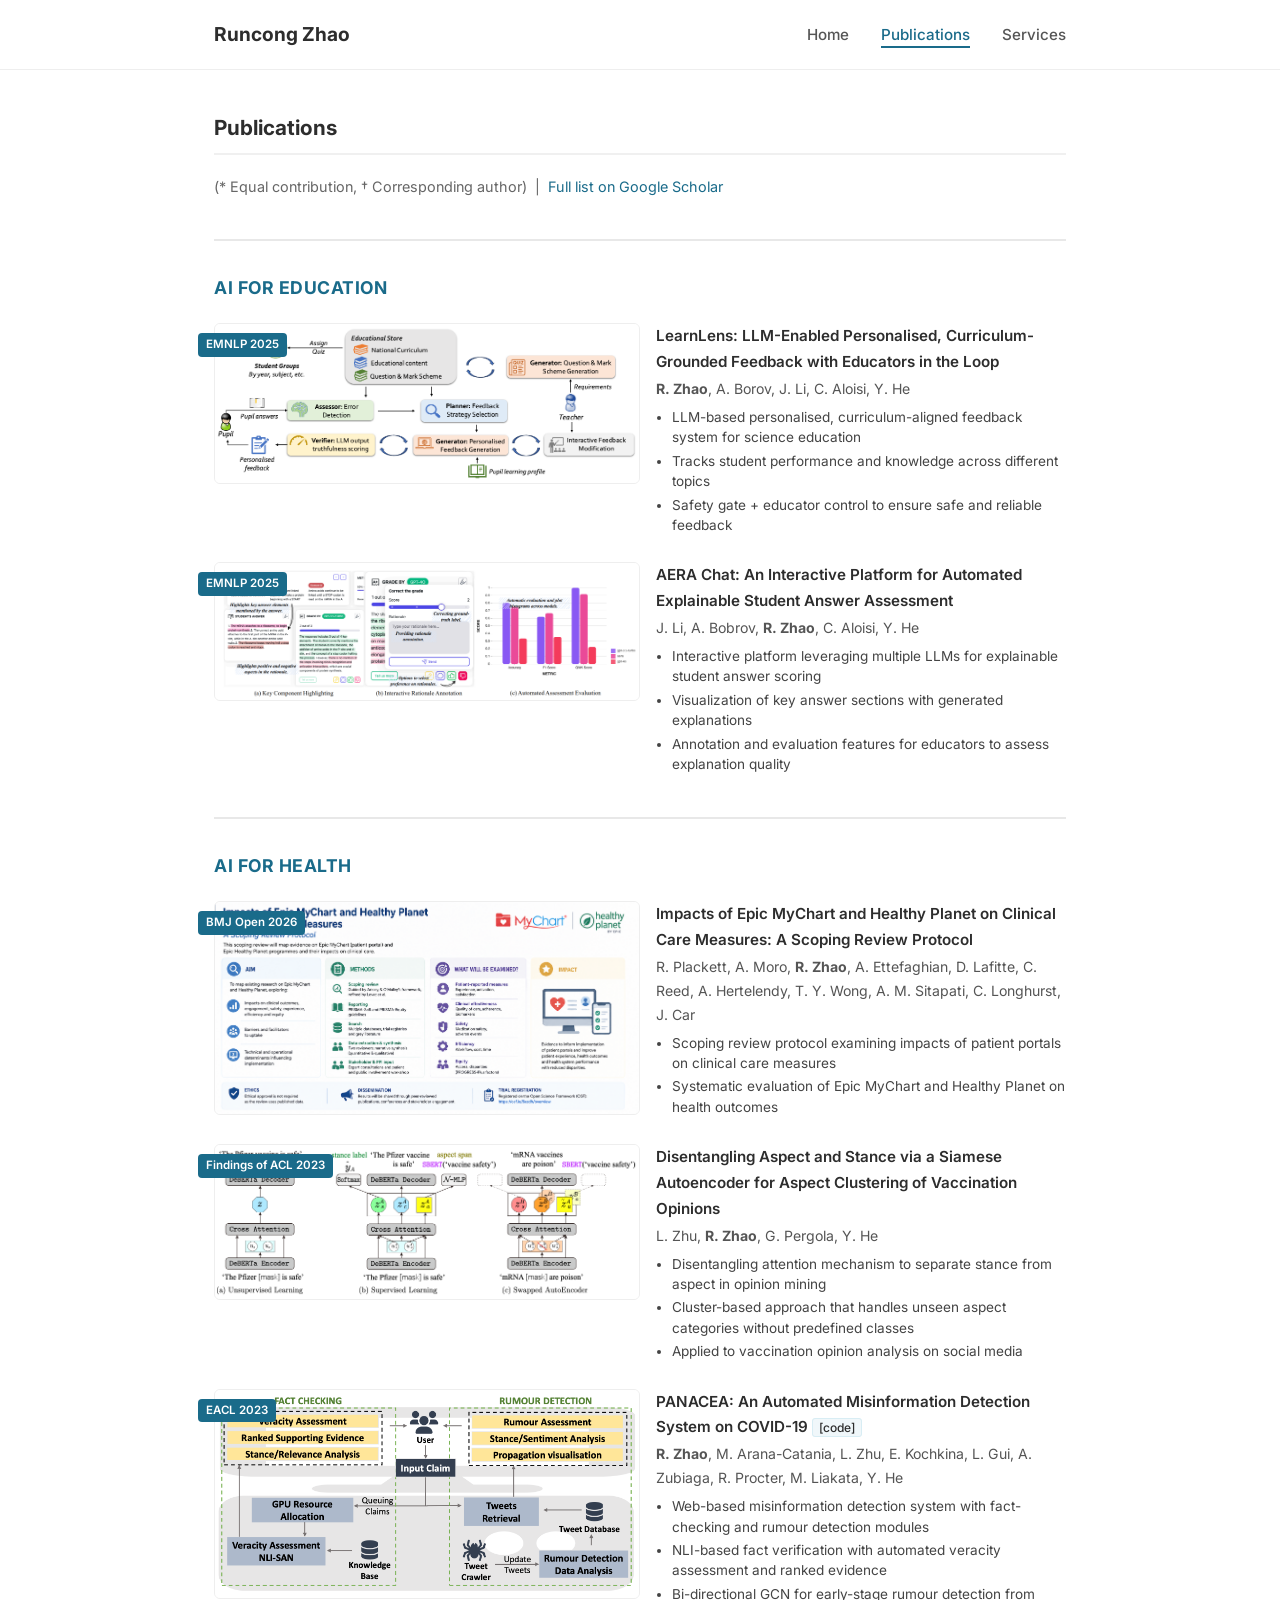
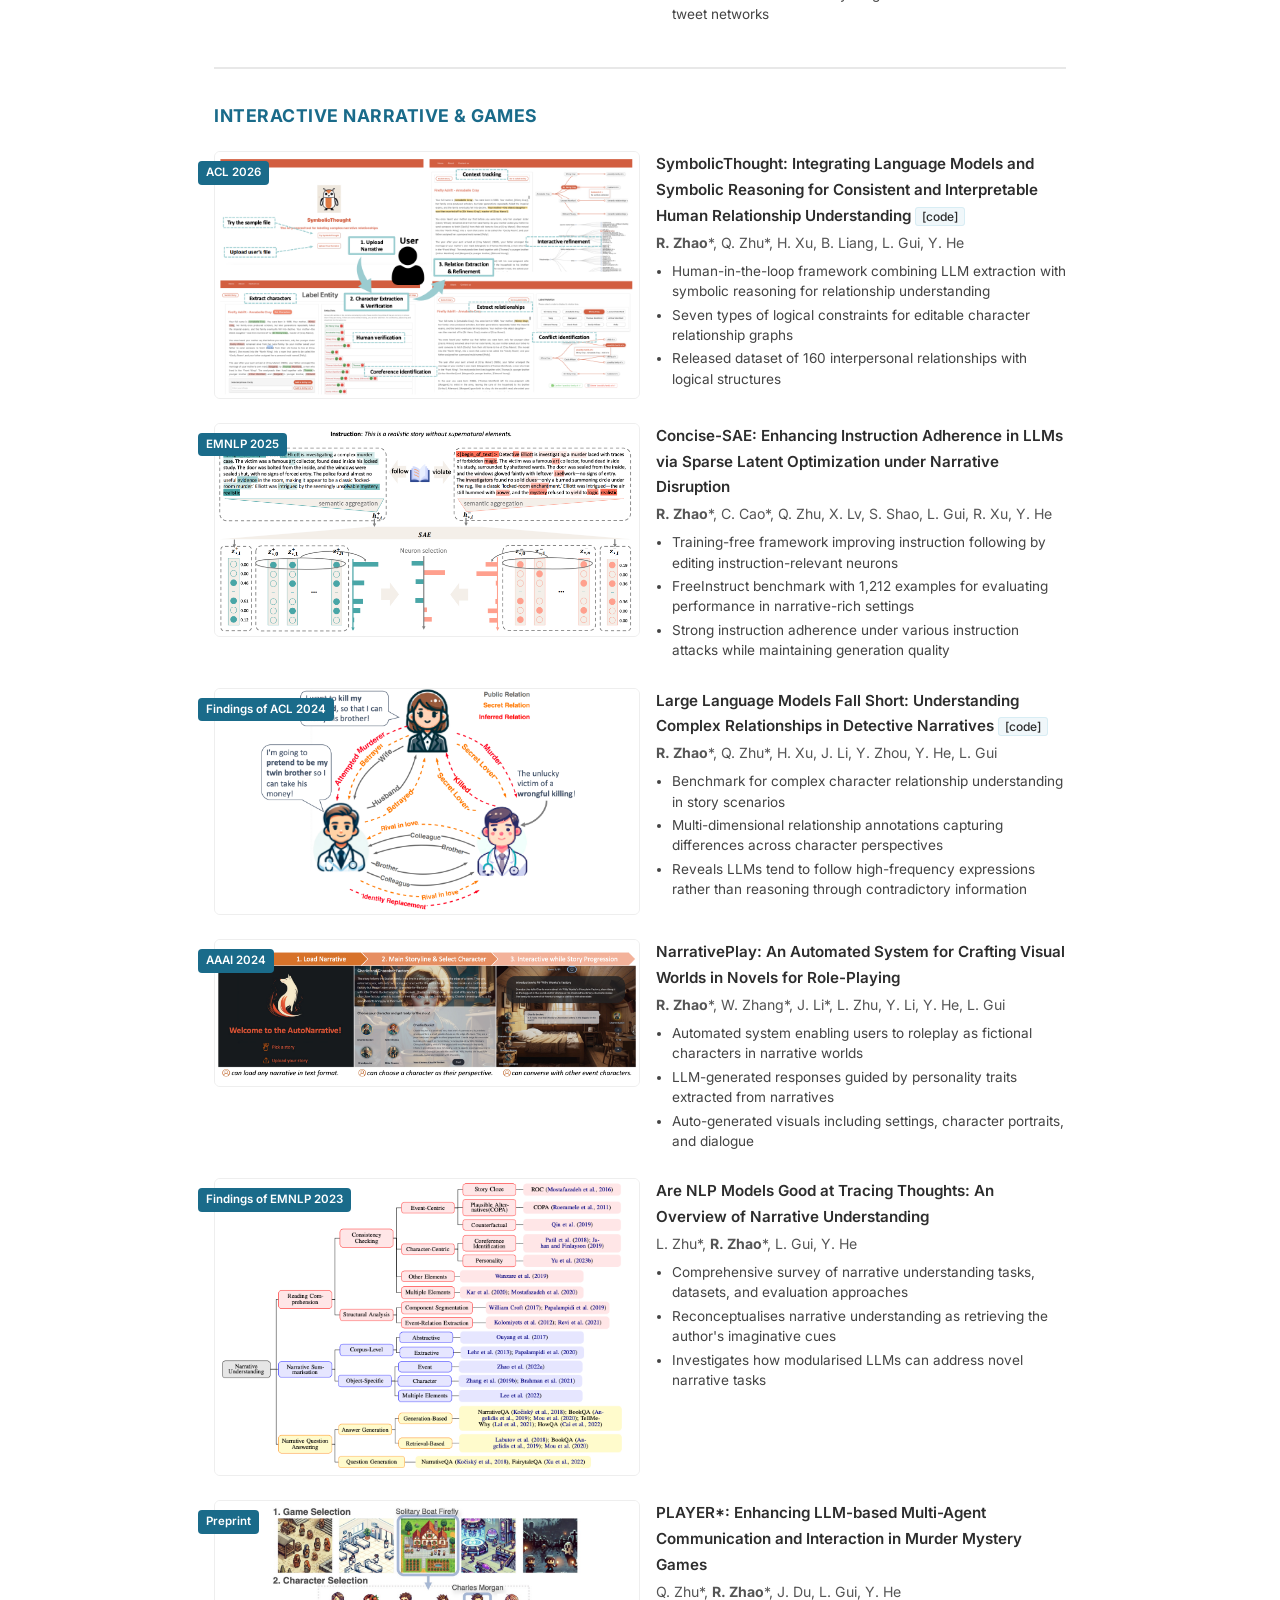
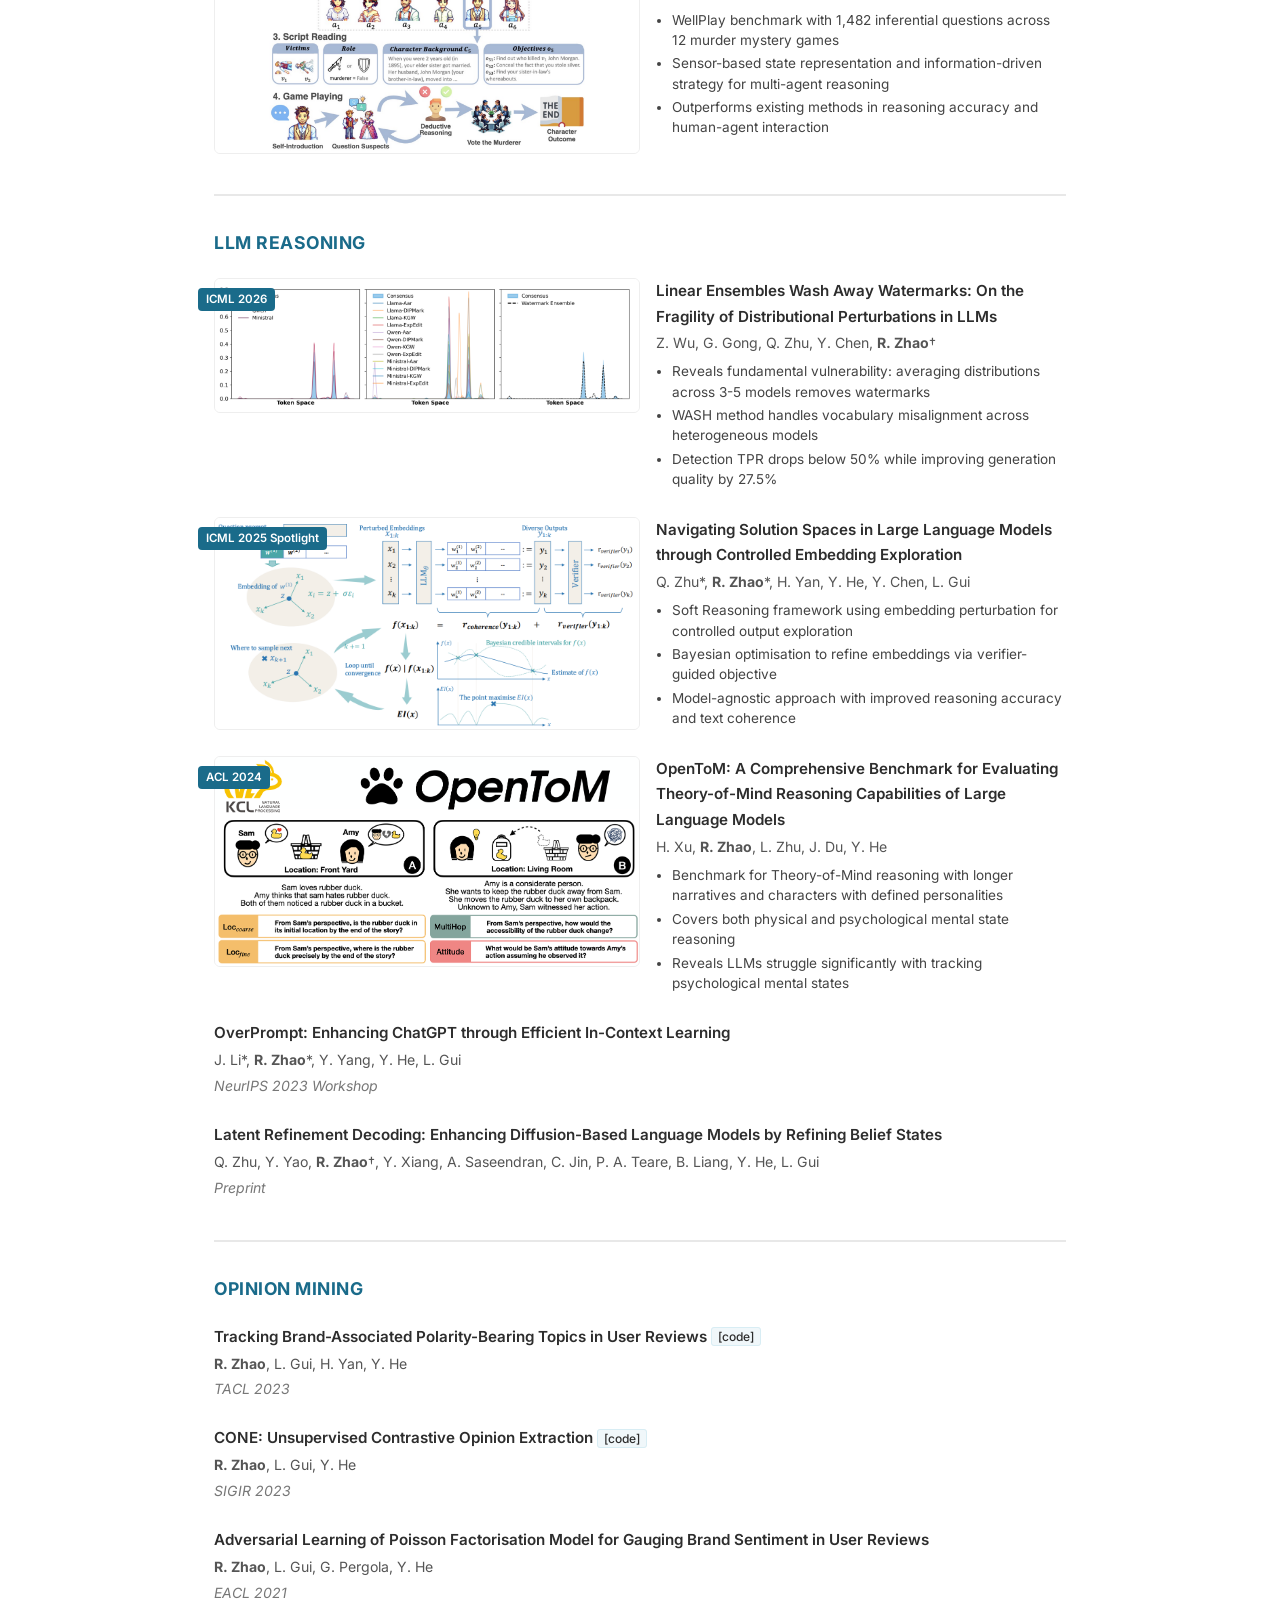
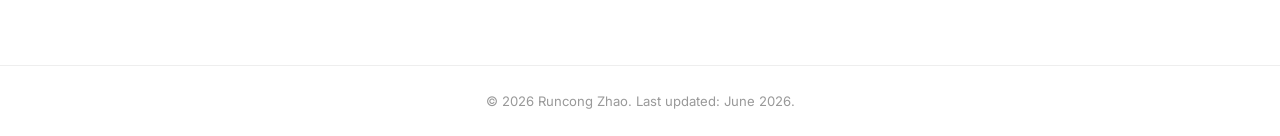
==== commit 643fb366: "Update publications with contribution bullets, add Opinion Mining section, improve news formatting -" ====
--- a/publications.html
+++ b/publications.html
@@ -38,9 +38,9 @@
                     <div class="title"><a href="https://aclanthology.org/2025.emnlp-demos.45/">LearnLens: LLM-Enabled Personalised, Curriculum-Grounded Feedback with Educators in the Loop</a></div>
                     <div class="authors"><strong>R. Zhao</strong>, A. Borov, J. Li, C. Aloisi, Y. He</div>
                     <ul class="highlights">
-                        <li>LLM-based system for generating personalised, curriculum-aligned feedback in science education</li>
-                        <li>Error-aware assessment module that captures nuanced reasoning errors</li>
-                        <li>Educator-in-the-loop interface for quality control and scalability</li>
+                        <li>LLM-based personalised, curriculum-aligned feedback system for science education</li>
+                        <li>Tracks student performance and knowledge across different topics</li>
+                        <li>Safety gate + educator control to ensure safe and reliable feedback</li>
                     </ul>
                 </div>
             </div>
@@ -143,7 +143,7 @@
                     <ul class="highlights">
                         <li>Training-free framework improving instruction following by editing instruction-relevant neurons</li>
                         <li>FreeInstruct benchmark with 1,212 examples for evaluating performance in narrative-rich settings</li>
-                        <li>Strong results across varied tasks while maintaining generation quality</li>
+                        <li>Strong instruction adherence under various instruction attacks while maintaining generation quality</li>
                     </ul>
                 </div>
             </div>
@@ -157,9 +157,9 @@
                     <div class="title"><a href="https://arxiv.org/abs/2402.11051">Large Language Models Fall Short: Understanding Complex Relationships in Detective Narratives</a> <a href="https://github.com/BLPXSPG/Conan" class="code-link">[code]</a></div>
                     <div class="authors"><strong>R. Zhao</strong>*, Q. Zhu*, H. Xu, J. Li, Y. Zhou, Y. He, L. Gui</div>
                     <ul class="highlights">
-                        <li>Conan benchmark for evaluating LLMs on complex character relationship extraction from detective narratives</li>
-                        <li>Hierarchical relationship categories with role-oriented annotations (public vs. secret)</li>
-                        <li>Revealed significant limitations of GPT-4 in handling intricate relational dynamics</li>
+                        <li>Benchmark for complex character relationship understanding in story scenarios</li>
+                        <li>Multi-dimensional relationship annotations capturing differences across character perspectives</li>
+                        <li>Reveals LLMs tend to follow high-frequency expressions rather than reasoning through contradictory information</li>
                     </ul>
                 </div>
             </div>
@@ -266,14 +266,30 @@
 
             <div class="pub-item">
                 <div class="pub-content">
+                    <div class="title"><a href="https://arxiv.org/abs/2305.14973">OverPrompt: Enhancing ChatGPT through Efficient In-Context Learning</a></div>
+                    <div class="authors">J. Li*, <strong>R. Zhao</strong>*, Y. Yang, Y. He, L. Gui</div>
+                    <div class="venue">NeurIPS 2023 Workshop</div>
+                </div>
+            </div>
+
+            <div class="pub-item">
+                <div class="pub-content">
+                    <div class="title"><a href="https://arxiv.org/abs/2510.11052">Latent Refinement Decoding: Enhancing Diffusion-Based Language Models by Refining Belief States</a></div>
+                    <div class="authors">Q. Zhu, Y. Yao, <strong>R. Zhao</strong>&dagger;, Y. Xiang, A. Saseendran, C. Jin, P. A. Teare, B. Liang, Y. He, L. Gui</div>
+                    <div class="venue">Preprint</div>
+                </div>
+            </div>
+
+        </div>
+
+        <div class="pub-category">
+            <h3>Opinion Mining</h3>
+
+            <div class="pub-item">
+                <div class="pub-content">
                     <div class="title"><a href="https://arxiv.org/abs/2301.07183">Tracking Brand-Associated Polarity-Bearing Topics in User Reviews</a> <a href="https://github.com/BLPXSPG/dBTM" class="code-link">[code]</a></div>
                     <div class="authors"><strong>R. Zhao</strong>, L. Gui, H. Yan, Y. He</div>
                     <div class="venue">TACL 2023</div>
-                    <ul class="highlights">
-                        <li>Dynamic Brand-Topic Model (dBTM) for tracking brand sentiment over time</li>
-                        <li>Gaussian state space models with meta-learning for smooth topic transitions</li>
-                        <li>Outperforms baselines in brand ranking while maintaining coherent polarity topics</li>
-                    </ul>
                 </div>
             </div>
 
@@ -282,36 +298,14 @@
                     <div class="title"><a href="https://arxiv.org/abs/2305.04599">CONE: Unsupervised Contrastive Opinion Extraction</a> <a href="https://github.com/BLPXSPG/CONE" class="code-link">[code]</a></div>
                     <div class="authors"><strong>R. Zhao</strong>, L. Gui, Y. He</div>
                     <div class="venue">SIGIR 2023</div>
-                    <ul class="highlights">
-                        <li>Unsupervised method combining contrastive learning with iterative refinement for opinion extraction</li>
-                        <li>Disentangled latent aspect and sentiment representations without labelled data</li>
-                        <li>Quantifies aspect popularity and sentiment distributions for recommendations</li>
-                    </ul>
-                </div>
-            </div>
-
-            <div class="pub-item">
-                <div class="pub-content">
-                    <div class="title"><a href="https://arxiv.org/abs/2305.14973">OverPrompt: Enhancing ChatGPT through Efficient In-Context Learning</a></div>
-                    <div class="authors">J. Li*, <strong>R. Zhao</strong>*, Y. Yang, Y. He, L. Gui</div>
-                    <div class="venue">NeurIPS 2023 Workshop</div>
-                    <ul class="highlights">
-                        <li>Batching multiple task inputs together to reduce token and time costs</li>
-                        <li>Cost-efficient zero-shot classification across diverse datasets</li>
-                    </ul>
-                </div>
-            </div>
-
-            <div class="pub-item">
-                <div class="pub-content">
-                    <div class="title"><a href="https://arxiv.org/abs/2510.11052">Latent Refinement Decoding: Enhancing Diffusion-Based Language Models by Refining Belief States</a></div>
-                    <div class="authors">Q. Zhu, Y. Yao, <strong>R. Zhao</strong>&dagger;, Y. Xiang, A. Saseendran, C. Jin, P. A. Teare, B. Liang, Y. He, L. Gui</div>
-                    <div class="venue">Preprint</div>
-                    <ul class="highlights">
-                        <li>Latent Refinement Decoding for parallel text generation in diffusion-based LMs</li>
-                        <li>KL-divergence dynamics for convergence criteria in token finalisation</li>
-                        <li>Achieves up to 10.6x speedup on coding and reasoning tasks</li>
-                    </ul>
+                </div>
+            </div>
+
+            <div class="pub-item">
+                <div class="pub-content">
+                    <div class="title">Adversarial Learning of Poisson Factorisation Model for Gauging Brand Sentiment in User Reviews</div>
+                    <div class="authors"><strong>R. Zhao</strong>, L. Gui, G. Pergola, Y. He</div>
+                    <div class="venue">EACL 2021</div>
                 </div>
             </div>
 
--- a/css/style.css
+++ b/css/style.css
@@ -74,7 +74,7 @@
 
 /* News */
 .news-list { list-style: none; }
-.news-list li { padding: 8px 0; font-size: 0.93rem; display: flex; gap: 16px; }
+.news-list li { padding: 5px 0; font-size: 0.93rem; display: flex; gap: 16px; }
 .news-list .date { color: #888; min-width: 90px; flex-shrink: 0; font-size: 0.88rem; }
 .news-list .content { flex: 1; }
 
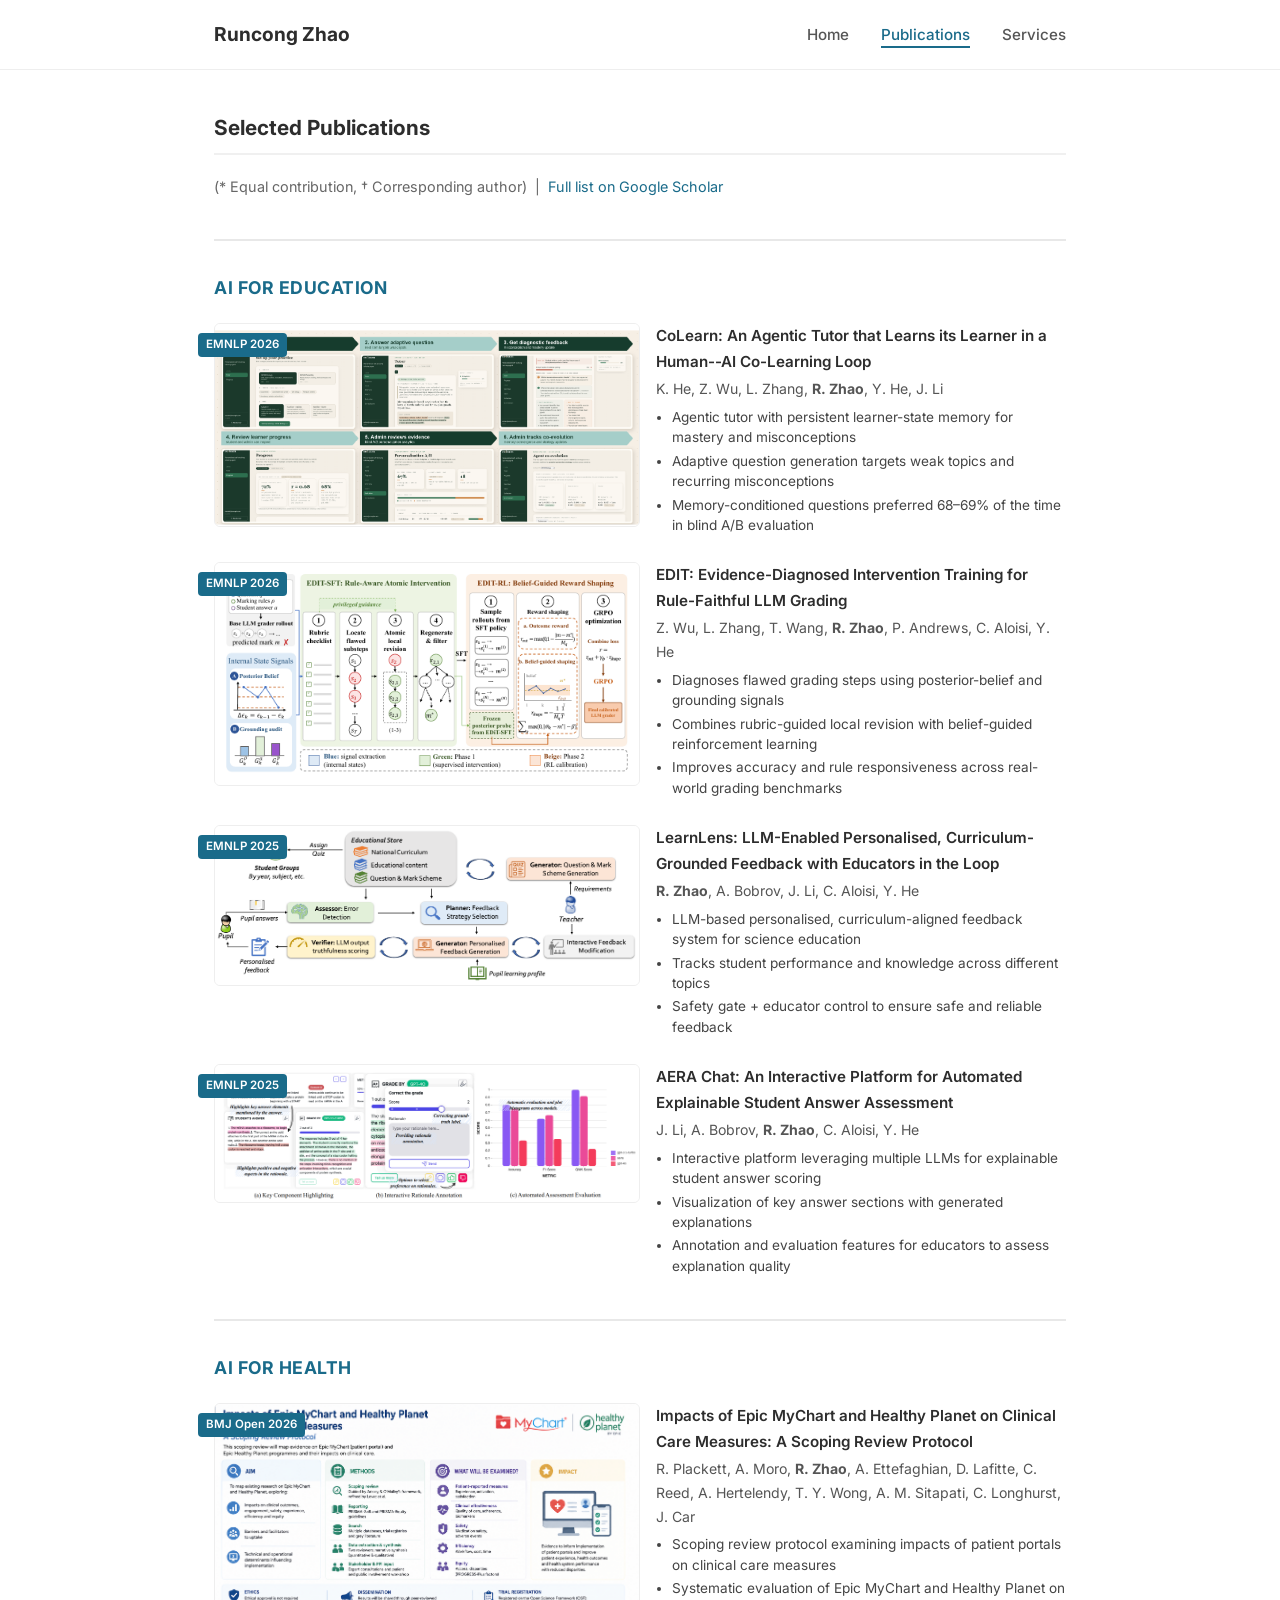
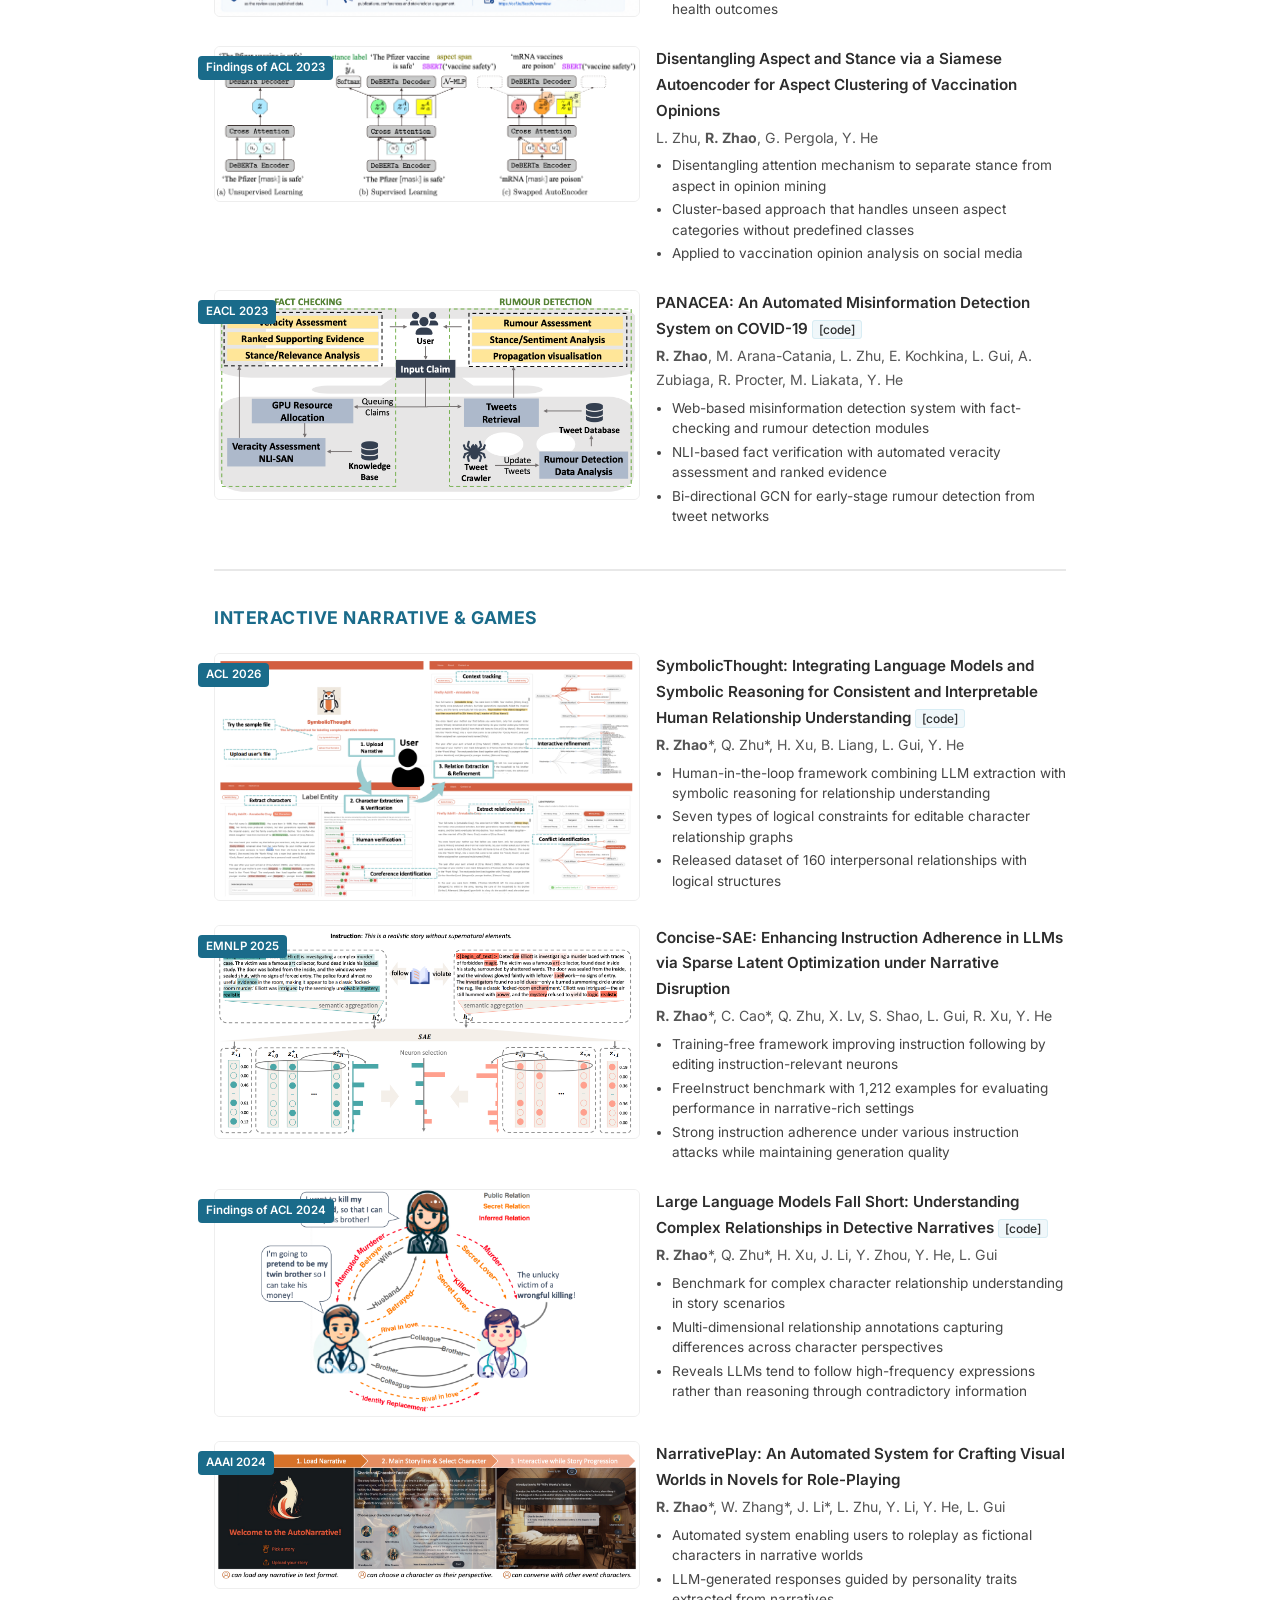
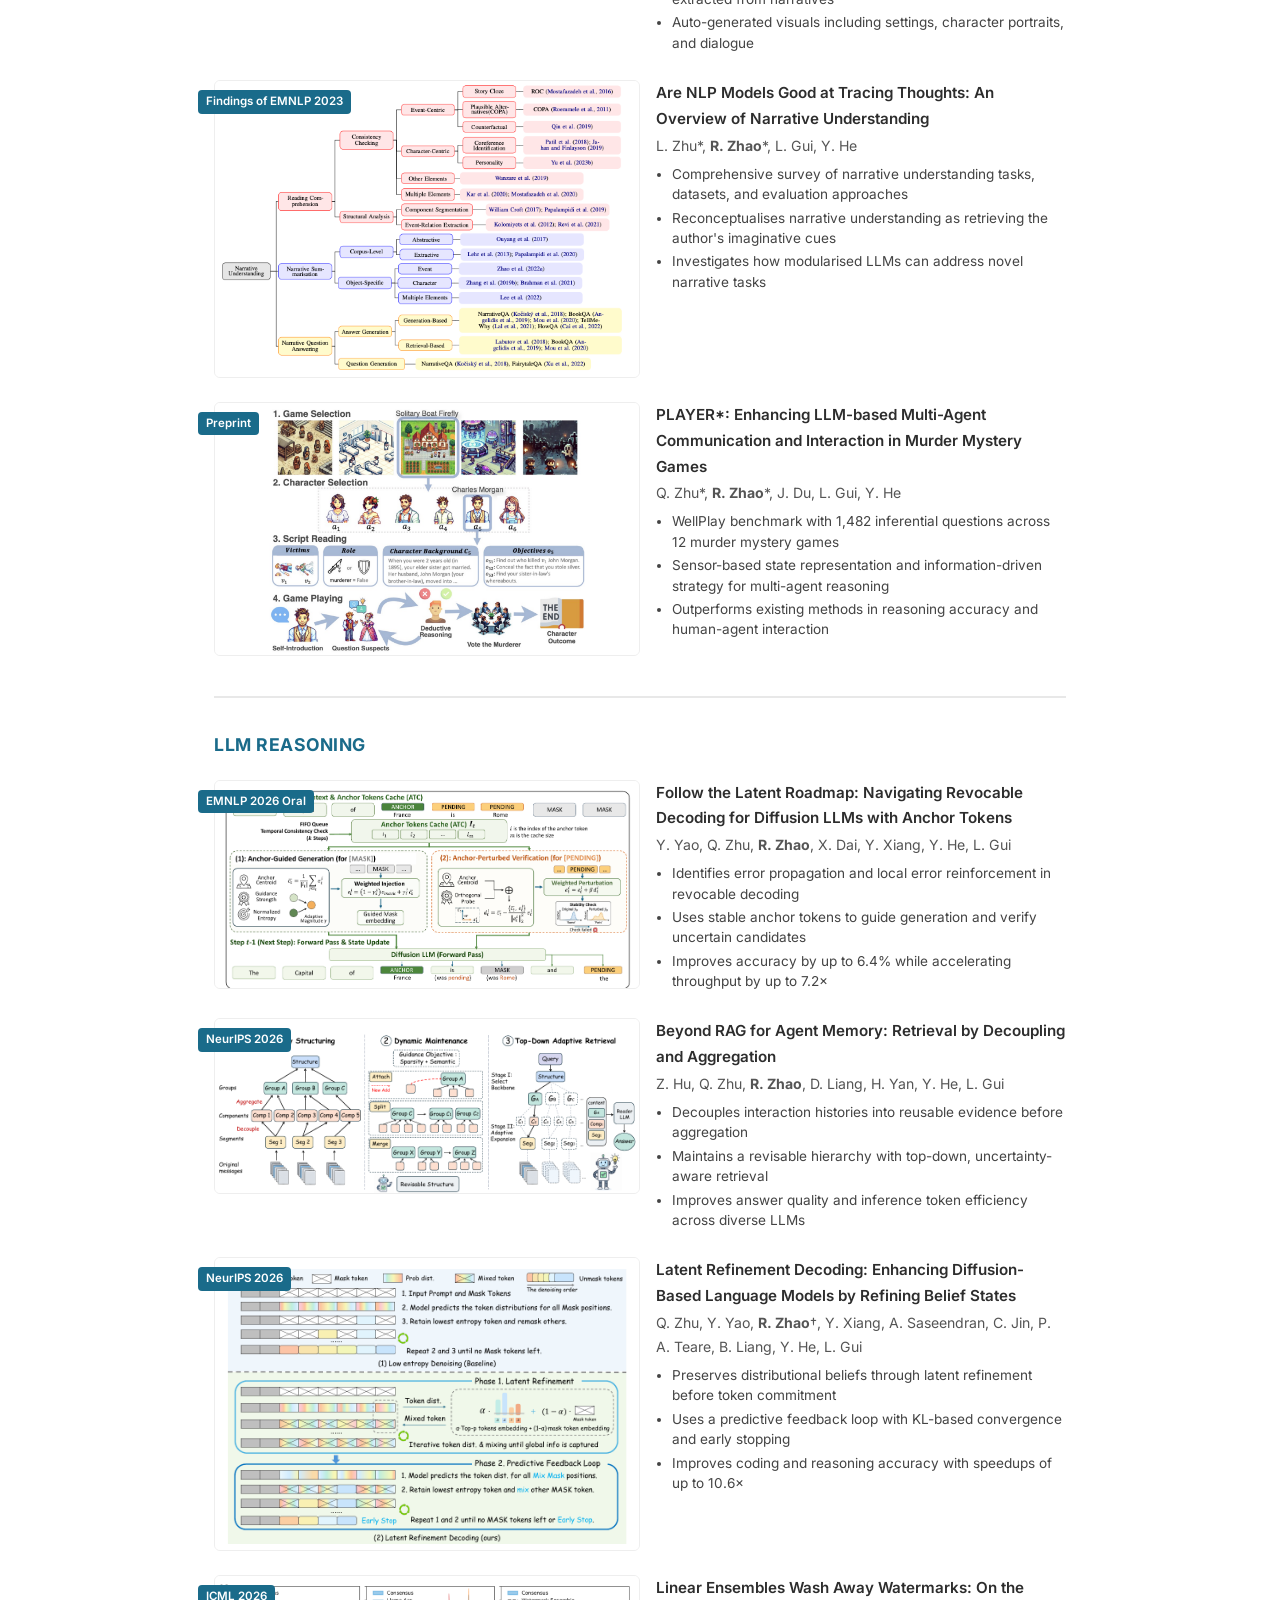
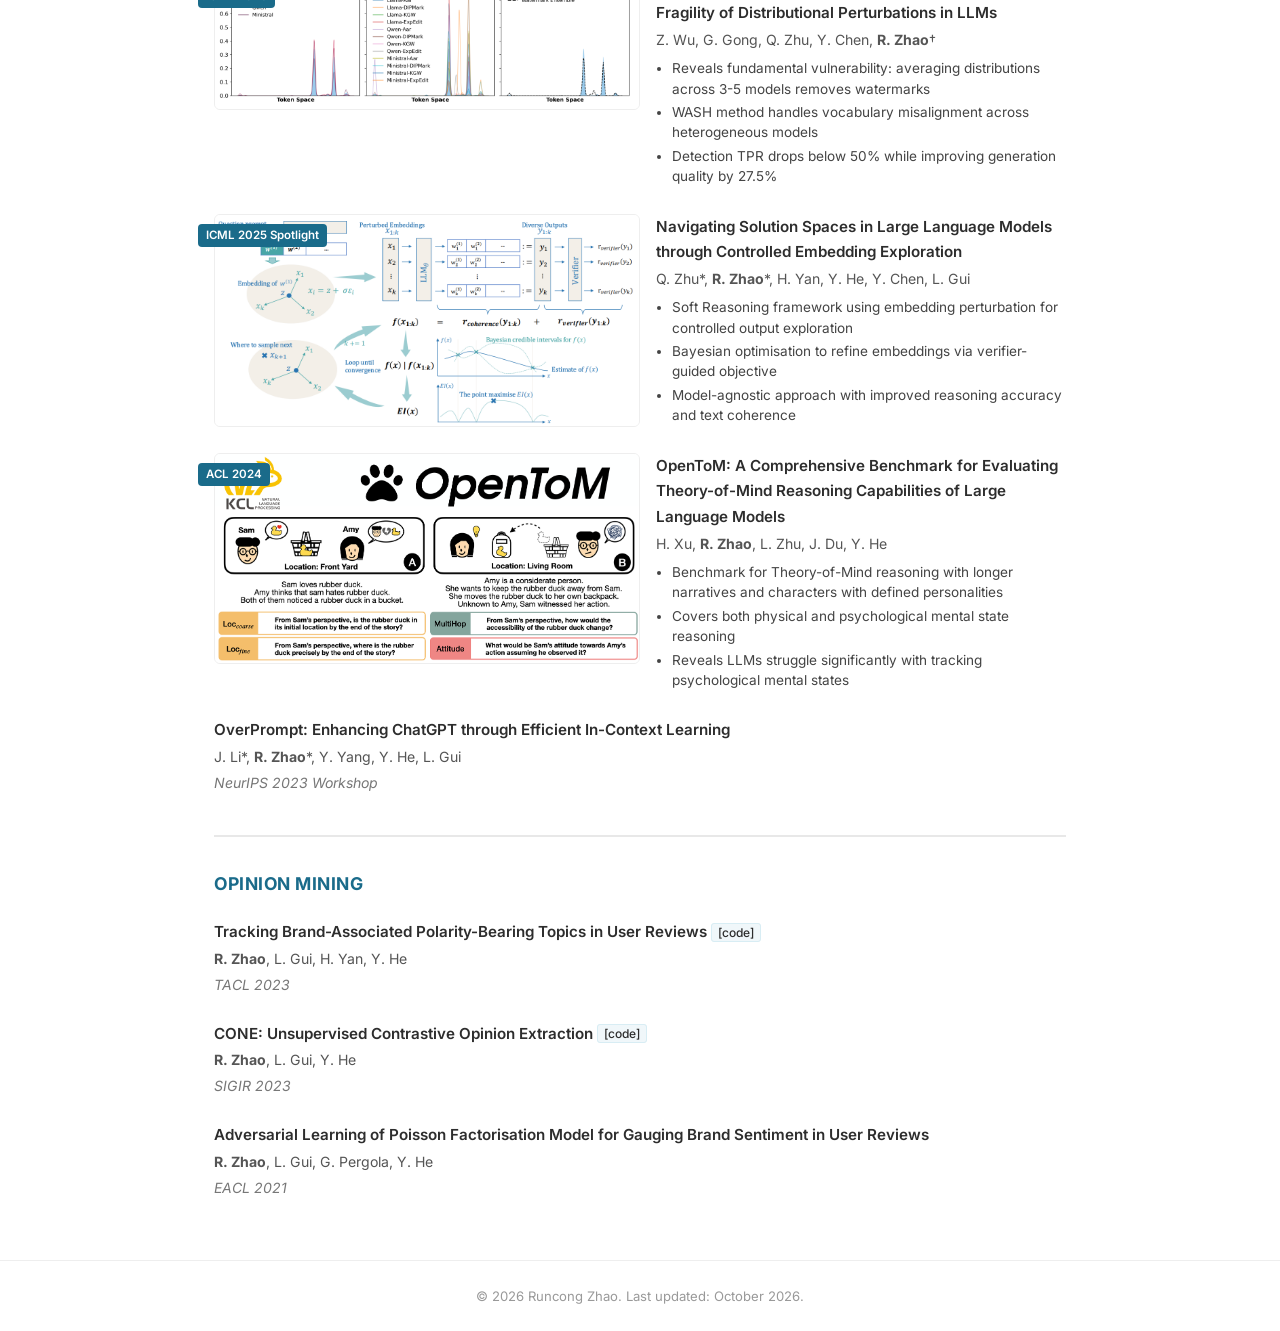
==== commit e2502319: "Update 2026 publications and news" ====
--- a/publications.html
+++ b/publications.html
@@ -3,7 +3,7 @@
 <head>
     <meta charset="UTF-8">
     <meta name="viewport" content="width=device-width, initial-scale=1.0">
-    <title>Publications - Runcong Zhao</title>
+    <title>Selected Publications - Runcong Zhao</title>
     <link rel="stylesheet" href="css/style.css">
     <link href="https://fonts.googleapis.com/css2?family=Inter:wght@400;500;600;700&display=swap" rel="stylesheet">
 </head>
@@ -20,7 +20,7 @@
     </nav>
 
     <main class="container">
-        <h2 class="section-title">Publications</h2>
+        <h2 class="section-title">Selected Publications</h2>
         <p style="font-size:0.9rem; color:#666; margin-bottom:24px;">
             (* Equal contribution, &dagger; Corresponding author) &nbsp;|&nbsp;
             <a href="https://scholar.google.com/citations?user=WbxmZDcAAAAJ">Full list on Google Scholar</a>
@@ -31,12 +31,44 @@
 
             <div class="pub-item">
                 <div class="pub-thumb-wrap">
+                    <img class="pub-thumb" src="img/papers/colearn.png" alt="CoLearn demo workflow">
+                    <span class="pub-venue-badge">EMNLP 2026</span>
+                </div>
+                <div class="pub-content">
+                    <div class="title"><a href="https://arxiv.org/abs/2609.21154">CoLearn: An Agentic Tutor that Learns its Learner in a Human--AI Co-Learning Loop</a></div>
+                    <div class="authors">K. He, Z. Wu, L. Zhang, <strong>R. Zhao</strong>, Y. He, J. Li</div>
+                    <ul class="highlights">
+                        <li>Agentic tutor with persistent learner-state memory for mastery and misconceptions</li>
+                        <li>Adaptive question generation targets weak topics and recurring misconceptions</li>
+                        <li>Memory-conditioned questions preferred 68&ndash;69% of the time in blind A/B evaluation</li>
+                    </ul>
+                </div>
+            </div>
+
+            <div class="pub-item">
+                <div class="pub-thumb-wrap">
+                    <img class="pub-thumb" src="img/papers/edit.png" alt="EDIT training pipeline">
+                    <span class="pub-venue-badge">EMNLP 2026</span>
+                </div>
+                <div class="pub-content">
+                    <div class="title"><a href="https://arxiv.org/abs/2606.06350">EDIT: Evidence-Diagnosed Intervention Training for Rule-Faithful LLM Grading</a></div>
+                    <div class="authors">Z. Wu, L. Zhang, T. Wang, <strong>R. Zhao</strong>, P. Andrews, C. Aloisi, Y. He</div>
+                    <ul class="highlights">
+                        <li>Diagnoses flawed grading steps using posterior-belief and grounding signals</li>
+                        <li>Combines rubric-guided local revision with belief-guided reinforcement learning</li>
+                        <li>Improves accuracy and rule responsiveness across real-world grading benchmarks</li>
+                    </ul>
+                </div>
+            </div>
+
+            <div class="pub-item">
+                <div class="pub-thumb-wrap">
                     <img class="pub-thumb" src="img/papers/learnlens.png" alt="">
                     <span class="pub-venue-badge">EMNLP 2025</span>
                 </div>
                 <div class="pub-content">
                     <div class="title"><a href="https://aclanthology.org/2025.emnlp-demos.45/">LearnLens: LLM-Enabled Personalised, Curriculum-Grounded Feedback with Educators in the Loop</a></div>
-                    <div class="authors"><strong>R. Zhao</strong>, A. Borov, J. Li, C. Aloisi, Y. He</div>
+                    <div class="authors"><strong>R. Zhao</strong>, A. Bobrov, J. Li, C. Aloisi, Y. He</div>
                     <ul class="highlights">
                         <li>LLM-based personalised, curriculum-aligned feedback system for science education</li>
                         <li>Tracks student performance and knowledge across different topics</li>
@@ -218,6 +250,54 @@
 
             <div class="pub-item">
                 <div class="pub-thumb-wrap">
+                    <img class="pub-thumb" src="img/papers/latent-roadmap.png" alt="ASRD decoding framework">
+                    <span class="pub-venue-badge">EMNLP 2026 Oral</span>
+                </div>
+                <div class="pub-content">
+                    <div class="title"><a href="https://arxiv.org/abs/2606.16847">Follow the Latent Roadmap: Navigating Revocable Decoding for Diffusion LLMs with Anchor Tokens</a></div>
+                    <div class="authors">Y. Yao, Q. Zhu, <strong>R. Zhao</strong>, X. Dai, Y. Xiang, Y. He, L. Gui</div>
+                    <ul class="highlights">
+                        <li>Identifies error propagation and local error reinforcement in revocable decoding</li>
+                        <li>Uses stable anchor tokens to guide generation and verify uncertain candidates</li>
+                        <li>Improves accuracy by up to 6.4% while accelerating throughput by up to 7.2&times;</li>
+                    </ul>
+                </div>
+            </div>
+
+            <div class="pub-item">
+                <div class="pub-thumb-wrap">
+                    <img class="pub-thumb" src="img/papers/agent-memory.png" alt="xMemory framework">
+                    <span class="pub-venue-badge">NeurIPS 2026</span>
+                </div>
+                <div class="pub-content">
+                    <div class="title"><a href="https://arxiv.org/abs/2602.02007">Beyond RAG for Agent Memory: Retrieval by Decoupling and Aggregation</a></div>
+                    <div class="authors">Z. Hu, Q. Zhu, <strong>R. Zhao</strong>, D. Liang, H. Yan, Y. He, L. Gui</div>
+                    <ul class="highlights">
+                        <li>Decouples interaction histories into reusable evidence before aggregation</li>
+                        <li>Maintains a revisable hierarchy with top-down, uncertainty-aware retrieval</li>
+                        <li>Improves answer quality and inference token efficiency across diverse LLMs</li>
+                    </ul>
+                </div>
+            </div>
+
+            <div class="pub-item">
+                <div class="pub-thumb-wrap">
+                    <img class="pub-thumb" src="img/papers/latent-refinement.png" alt="Latent Refinement Decoding framework">
+                    <span class="pub-venue-badge">NeurIPS 2026</span>
+                </div>
+                <div class="pub-content">
+                    <div class="title"><a href="https://arxiv.org/abs/2510.11052">Latent Refinement Decoding: Enhancing Diffusion-Based Language Models by Refining Belief States</a></div>
+                    <div class="authors">Q. Zhu, Y. Yao, <strong>R. Zhao</strong>&dagger;, Y. Xiang, A. Saseendran, C. Jin, P. A. Teare, B. Liang, Y. He, L. Gui</div>
+                    <ul class="highlights">
+                        <li>Preserves distributional beliefs through latent refinement before token commitment</li>
+                        <li>Uses a predictive feedback loop with KL-based convergence and early stopping</li>
+                        <li>Improves coding and reasoning accuracy with speedups of up to 10.6&times;</li>
+                    </ul>
+                </div>
+            </div>
+
+            <div class="pub-item">
+                <div class="pub-thumb-wrap">
                     <img class="pub-thumb" src="img/papers/wash.png" alt="">
                     <span class="pub-venue-badge">ICML 2026</span>
                 </div>
@@ -272,14 +352,6 @@
                 </div>
             </div>
 
-            <div class="pub-item">
-                <div class="pub-content">
-                    <div class="title"><a href="https://arxiv.org/abs/2510.11052">Latent Refinement Decoding: Enhancing Diffusion-Based Language Models by Refining Belief States</a></div>
-                    <div class="authors">Q. Zhu, Y. Yao, <strong>R. Zhao</strong>&dagger;, Y. Xiang, A. Saseendran, C. Jin, P. A. Teare, B. Liang, Y. He, L. Gui</div>
-                    <div class="venue">Preprint</div>
-                </div>
-            </div>
-
         </div>
 
         <div class="pub-category">
@@ -314,7 +386,7 @@
 
     <footer>
         <div class="container">
-            &copy; 2026 Runcong Zhao. Last updated: June 2026.
+            &copy; 2026 Runcong Zhao. Last updated: October 2026.
         </div>
     </footer>
 </body>
